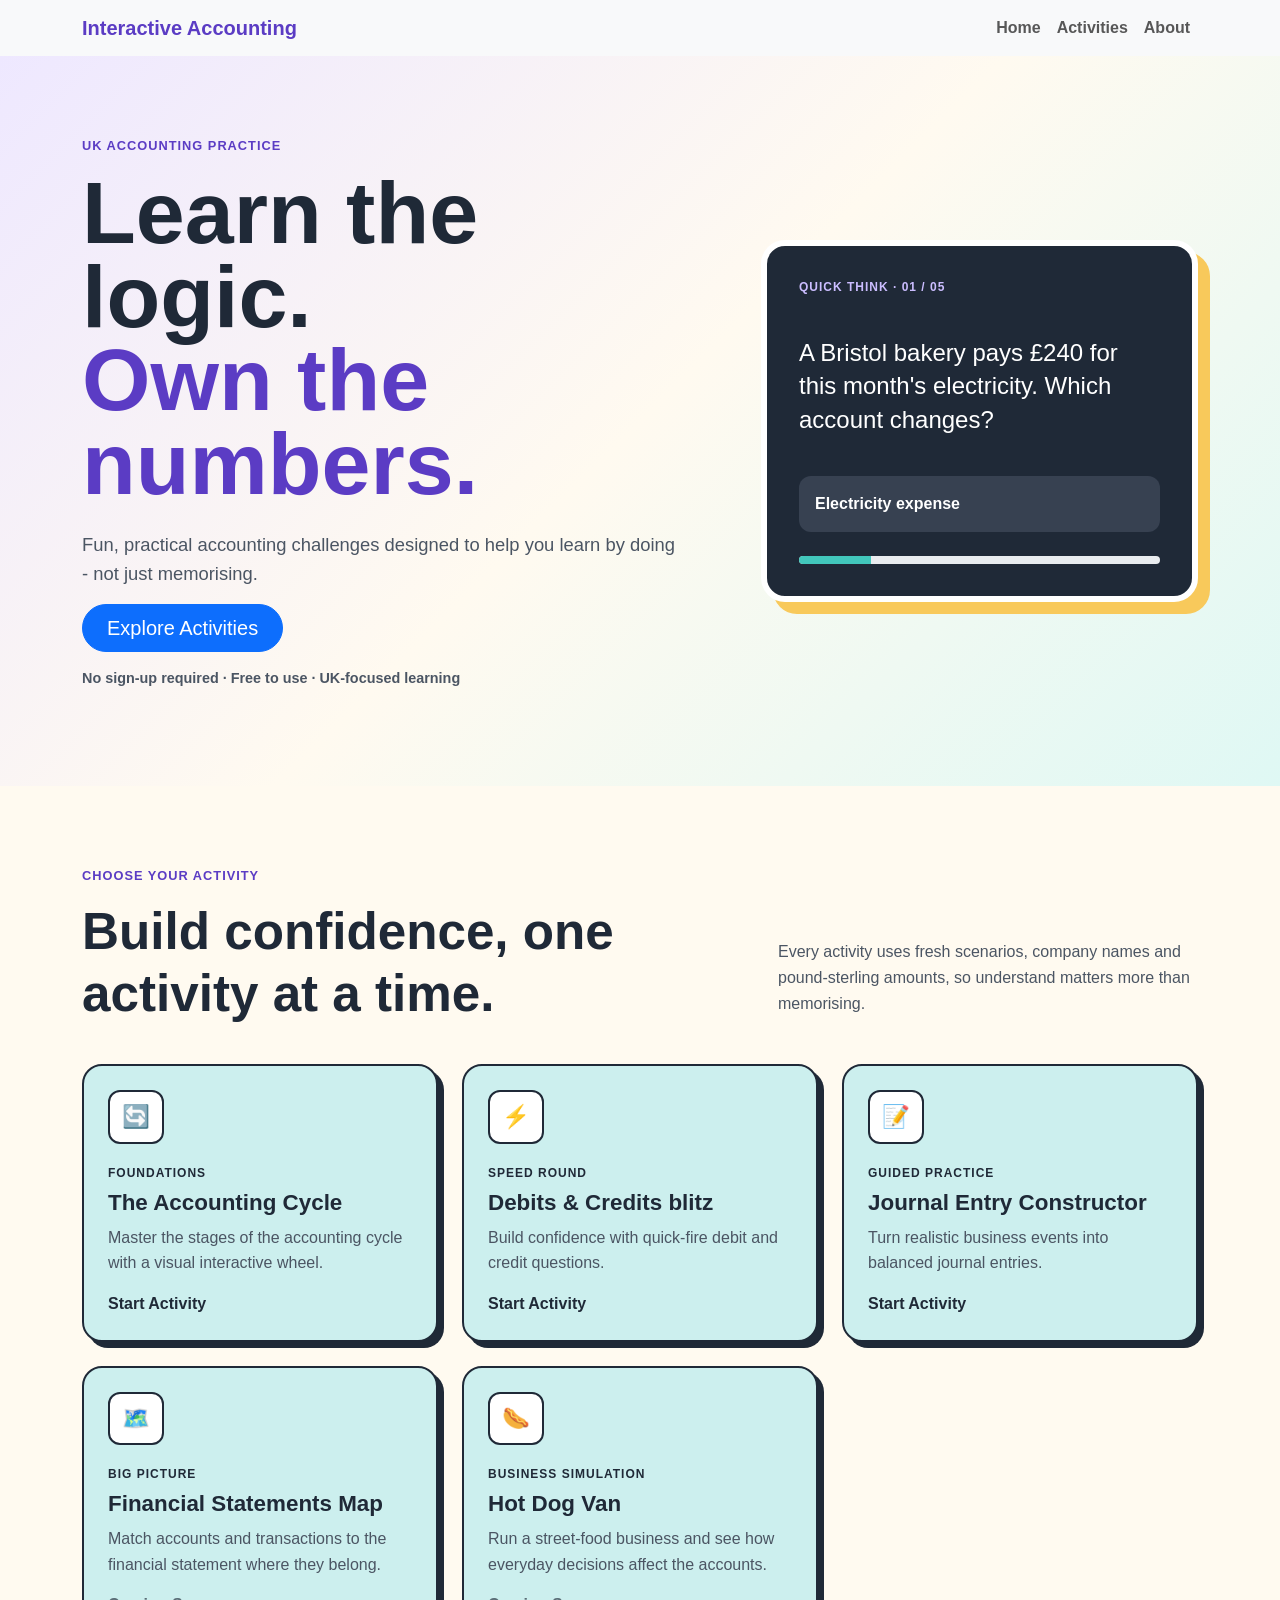
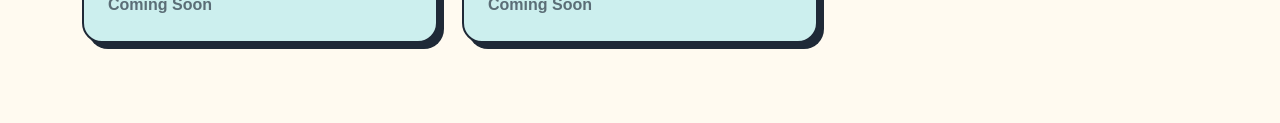
==== index.html @ 927d7b5c "Link from homepage (forgot to stage change)" ====
<!doctype html>
<html lang="en-GB">
  <head>
    <meta charset="UTF-8" />
    <meta name="viewport" content="width=device-width, initial-scale=1.0" />

    <title>Interactive Accounting</title>

    <!-- Bootstrap CSS -->
    <link
      href="https://cdn.jsdelivr.net/npm/bootstrap@5.3.8/dist/css/bootstrap.min.css"
      rel="stylesheet"
    />

    <!-- Custom CSS -->
    <link rel="stylesheet" href="css/styles.css" />
  </head>

  <body>
    <header>
      <nav class="navbar navbar-expand-md navbar-light bg-light">
        <div class="container">
          <a class="navbar-brand fw-bold" href="index.html">
            Interactive Accounting
          </a>

          <button
            class="navbar-toggler"
            type="button"
            data-bs-toggle="collapse"
            data-bs-target="#mainNavigation"
            aria-controls="mainNavigation"
            aria-expanded="false"
            aria-label="Open navigation"
          >
            <span class="navbar-toggler-icon"></span>
          </button>

          <div class="collapse navbar-collapse" id="mainNavigation">
            <ul class="navbar-nav ms-auto">
              <li class="nav-item">
                <a class="nav-link" href="index.html">Home</a>
              </li>
              <li class="nav-item">
                <a class="nav-link" href="#activities">Activities</a>
              </li>
              <li class="nav-item">
                <a class="nav-link" href="#about">About</a>
              </li>
            </ul>
          </div>
        </div>
      </nav>
    </header>

    <main id="home">
      <section class="hero-section">
        <div class="container">
          <div class="row align-items-center g-5">
            <div class="col-lg-7">
              <p class="hero-eyebrow">UK ACCOUNTING PRACTICE</p>

              <h1>
                Learn the logic.<br />
                <span>Own the numbers.</span>
              </h1>

              <p class="hero-text">
                Fun, practical accounting challenges designed to help you learn
                by doing - not just memorising.
              </p>

              <a
                class="btn btn-primary btn-lg rounded-pill px-4"
                href="#activities"
              >
                Explore Activities
              </a>

              <p class="hero-note">
                No sign-up required · Free to use · UK-focused learning
              </p>
            </div>

            <div class="col-lg-5">
              <div class="question-preview">
                <p class="preview-label">QUICK THINK · 01 / 05</p>

                <h2>
                  A Bristol bakery pays £240 for this month's electricity. Which
                  account changes?
                </h2>

                <div class="preview-answer">Electricity expense</div>

                <div
                  class="progress"
                  role="progressbar"
                  aria-label="Example activity progress"
                >
                  <div class="progress-bar" style="width: 20%"></div>
                </div>
              </div>
            </div>
          </div>
        </div>
      </section>

      <section class="activities-section" id="activities">
        <div class="container">
          <div class="section-heading">
            <div>
              <p class="hero-eyebrow">CHOOSE YOUR ACTIVITY</p>
              <h2>Build confidence, one activity at a time.</h2>
            </div>

            <p>
              Every activity uses fresh scenarios, company names and
              pound-sterling amounts, so understand matters more than
              memorising.
            </p>
          </div>

          <div class="row g-4">
            <div class="col-md-6 col-xl-4">
              <article class="activity-card cycle-card">
                <span class="activity-icon">🔄</span>
                <p class="activity-type">FOUNDATIONS</p>
                <h3>The Accounting Cycle</h3>
                <p>
                  Master the stages of the accounting cycle with a visual
                  interactive wheel.
                </p>
                <a
                  class="activity-link"
                  href="activities/accounting-cycle.html"
                >
                  Start Activity
                </a>
              </article>
            </div>

            <div class="col-md-6 col-xl-4">
              <article class="activity-card cycle-card">
                <span class="activity-icon">⚡</span>
                <p class="activity-type">SPEED ROUND</p>
                <h3>Debits &amp; Credits blitz</h3>
                <p>
                  Build confidence with quick-fire debit and credit questions.
                </p>
                <a class="activity-link" href="activities/debits-credits.html"
                  >Start Activity</a
                >
              </article>
            </div>

            <div class="col-md-6 col-xl-4">
              <article class="activity-card cycle-card">
                <span class="activity-icon">📝</span>
                <p class="activity-type">GUIDED PRACTICE</p>
                <h3>Journal Entry Constructor</h3>
                <p>
                  Turn realistic business events into balanced journal entries.
                </p>
                <a class="activity-link" href="activities/journal-entry.html"
                  >Start Activity</a
                >
              </article>
            </div>

            <div class="col-md-6 col-xl-4">
              <article class="activity-card cycle-card">
                <span class="activity-icon">🗺️</span>
                <p class="activity-type">BIG PICTURE</p>
                <h3>Financial Statements Map</h3>
                <p>
                  Match accounts and transactions to the financial statement
                  where they belong.
                </p>
                <button type="button" disabled>Coming Soon</button>
              </article>
            </div>

            <div class="col-md-6 col-xl-4">
              <article class="activity-card cycle-card">
                <span class="activity-icon">🌭</span>
                <p class="activity-type">BUSINESS SIMULATION</p>
                <h3>Hot Dog Van</h3>
                <p>
                  Run a street-food business and see how everyday decisions
                  affect the accounts.
                </p>
                <button type="button" disabled>Coming Soon</button>
              </article>
            </div>
          </div>
        </div>
      </section>
    </main>

    <!-- Bootstrap JavaScript -->
    <script src="https://cdn.jsdelivr.net/npm/bootstrap@5.3.8/dist/js/bootstrap.bundle.min.js"></script>

    <!-- Custom JavaScript -->
    <script src="js/app.js"></script>
  </body>
</html>
---- css/styles.css ----
* {
  box-sizing: border-box;
}

html,
body {
  max-width: 100%;
  margin: 0;
}

body {
    background-color: #fffaf0;
    color: #1f2937;
    font-family: Arial, sans-serif;
}

.navbar-brand {
    color: #5b3cc4;
}

.nav-link {
    font-weight: 600;
}

/* Hero Section */
.hero-section {
    padding: 80px 0;
    background: linear-gradient(135deg, #eee8ff, #fffaf0, #dff8f4);
    overflow: hidden;
}

.hero-eyebrow {
    color: #5b3cc4;
    font-size: 0.8rem;
    font-weight: 700;
    letter-spacing: 1px;
}

.hero-section h1 {
    font-size: clamp(3rem, 7vw, 5.5rem);
    font-weight: 800;
    line-height: 0.95;
    margin-bottom: 24px;
}

.hero-section h1 span {
    color: #5b3cc4;
}

.hero-text {
    color: #4b5563;
    font-size: 1.15rem;
    line-height: 1.6;
    max-width: 600px;
}

.hero-note {
    color: #4b5563;
    font-size: 0.9rem;
    font-weight: 600;
    margin-top: 16px;
}

.question-preview {
    background-color: #1f2937;
    border: 6px solid white;
    border-radius: 24px;
    box-shadow: 12px 12px 0 #f8c95b;
    color: white;
    padding: 32px;
}

.preview-label {
    color: #cbbdff;
    font-size: 0.75rem;
    font-weight: 700;
    letter-spacing: 1px;
}

.question-preview h2 {
    font-size: 1.5rem;
    line-height: 1.4;
    margin: 40px 0;
}

.preview-answer {
    background-color: #374151;
    border-radius: 12px;
    font-weight: 700;
    padding: 16px;
}

.question-preview .progress {
    height: 8px;
    margin-top: 24px;
}

.question-preview .progress-bar {
    background-color: #42c7bc;
}

/* Activities Section */
.activities-section {
    padding: 80px 0;
}

.section-heading {
    align-items: end;
    display: flex;
    gap: 32px;
    justify-content: space-between;
    margin-bottom: 32px;
}

.section-heading h2 {
    font-size: clamp(2rem, 4vw, 3.5rem);
    font-weight: 800;
}

.section-heading > p {
    color: #4b5563;
    line-height: 1.6;
    max-width: 420px;
}

.activity-card {
    border: 2px solid #1f2937;
    border-radius: 20px;
    box-shadow: 6px 6px 0 #1f2937;
    height: 100%;
    padding: 24px;
}

.activity-icon {
    background-color: white;
    border: 2px solid #1f2937;
    border-radius: 12px;
    display: inline-block;
    font-size: 1.4rem;
    padding: 8px 12px;
}

.activity-type {
    font-size: 0.75rem;
    font-weight: 700;
    letter-spacing: 1px;
    margin: 20px 0 8px;
}

.activity-card h3 {
    font-size: 1.4rem;
    font-weight: 800;
}

.activity-card > p:not(.activity-type) {
    color: #4b5563;
    line-height: 1.6;
}

.activity-card button {
  background: transparent;
  border: 0;
  color: #1f2937;
  font-weight: 700;
  padding: 0;
}

.activity-card button:disabled {
  cursor: not-allowed;
  opacity: 0.65;
}

.cycle-card {
  background-color: #ccefee;
}

.blitz-card {
  background-color: #ffe28a;
}

.journal-card {
  background-color: #f4d7ed;
}

.statements-card {
  background-color: #dfd6ff;
}

.hotdog-card {
  background-color: #ffcaa7;
}


/* Activity link Section */
.activity-link {
    color: #1f2937;
    font-weight: 700;
    text-decoration: none;
}

.activity-link:hover {
    color: #5b3cc4;
    text-decoration: underline;
}

.activity-page-main {
    min-height: calc(100vh - 72px);
    padding: 72px 0;
}

.back-link {
    color: #5b3cc4;
    font-weight: 700;
    text-decoration: none;
}

.back-link:hover {
    text-decoration: underline;
}

.game-intro {
    margin: 48px auto 0;
    max-width: 760px;
}

.game-intro h1 {
    font-size: clamp(2.5rem, 6vw, 4.5rem);
    font-weight: 800;
}

.game-intro > p {
    color: #4b5563;
    line-height: 1.6;
    font-size: 1.15rem;
}

.game-panel {
    background-color: #ffe28a;
    border: 2px solid #1f2937;
    border-radius: 20px;
    box-shadow: 6px 6px 0 #1f2937;
    margin-top: 32px;
    padding: 32px;
}

.game-status {
  display: flex;
  font-size: 0.75rem;
  font-weight: 700;
  justify-content: space-between;
  letter-spacing: 1px;
}

.question-prompt {
  margin: 32px 0 8px;
}

.question-amount {
  color: #4b5563;
  font-size: 1.1rem;
  font-weight: 700;
}

.answer-buttons {
  display: grid;
  gap: 16px;
  grid-template-columns: repeat(2, 1fr);
  margin-top: 28px;
}

.answer-button {
  background-color: white;
  border: 2px solid #1f2937;
  border-radius: 12px;
  color: #1f2937;
  font-size: 1.1rem;
  font-weight: 700;
  padding: 16px;
}

.answer-button:hover:not(:disabled) {
  background-color: #eee8ff;
}

.answer-button:disabled {
  cursor: not-allowed;
}

.correct-answer {
  background-color: #b7f0d2;
  border-color: #16834d;
}

.incorrect-answer {
  background-color: #ffd1d1;
  border-color: #bd2929;
}

.feedback-message {
  background-color: rgba(255, 255, 255, 0.6);
  border-radius: 12px;
  margin-top: 24px;
  padding: 20px;
}

.feedback-message p {
  font-weight: 600;
}

@media (max-width: 500px) {
  .answer-buttons {
    grid-template-columns: 1fr;
  }
}

.quiz-progress {
  height: 8px;
  margin-top: 16px;
}

.quiz-progress .progress-bar {
  background-color: #5b3cc4;
}

.result-screen {
  background-color: #eee8ff;
  border: 2px solid #1f2937;
  border-radius: 20px;
  box-shadow: 6px 6px 0 #1f2937;
  margin-top: 32px;
  padding: 40px;
  text-align: center;
}

.result-screen h2 {
  font-size: clamp(2rem, 5vw, 3.5rem);
  font-weight: 800;
}

.result-score {
  font-size: 2rem;
  font-weight: 800;
  margin-bottom: 0;
}

.result-percentage {
  color: #5b3cc4;
  font-size: 4rem;
  font-weight: 800;
  line-height: 1;
}

.result-screen .btn {
  margin: 8px 4px 0;
}

/* Accounting Cycle */
.cycle-panel {
  background-color: #ccefee;
}

.cycle-note {
  color: #5b3cc4;
  font-weight: 700;
  margin-bottom: 0;
}
.activity-page {
  min-height: 100dvh;
  overflow: hidden;
}

.activity-page .navbar {
  min-height: 72px;
}

.activity-page-main {
  height: calc(100dvh - 72px);
  overflow: hidden;
  padding: 0;
}

.cycle-workspace {
  align-items: center;
  display: grid;
  gap: clamp(20px, 3vw, 48px);
  grid-template-columns: minmax(210px, 0.85fr) minmax(380px, 1.3fr) minmax(230px, 0.9fr);
  height: 100%;
  margin: 0 auto;
  max-width: 1500px;
  padding: 24px clamp(20px, 4vw, 64px);
}

.tile-tray,
.step-detail-panel {
  background-color: #f4edff;
  border: 2px solid #1f2937;
  border-radius: 20px;
  box-shadow: 6px 6px 0 #1f2937;
  padding: clamp(18px, 2vw, 28px);
}

.workspace-heading h1 {
  font-size: clamp(1.8rem, 3vw, 2.6rem);
  font-weight: 800;
  margin-bottom: 8px;
}

.workspace-heading > p:last-child,
.step-detail-panel > p {
  color: #4b5563;
  line-height: 1.55;
}

.stage-tiles {
  display: grid;
  gap: 10px;
  grid-template-columns: repeat(2, 1fr);
  margin-top: 20px;
}

.stage-tile {
  background-color: white;
  border: 2px solid #1f2937;
  border-radius: 12px;
  min-height: 92px;
  padding: 12px;
}

.stage-tile span {
  color: #5b3cc4;
  font-size: 0.75rem;
  font-weight: 800;
  letter-spacing: 1px;
}

.stage-tile h2 {
  font-size: clamp(0.75rem, 1.2vw, 0.95rem);
  font-weight: 800;
  line-height: 1.25;
  margin: 6px 0 0;
}

.wheel-area {
  text-align: center;
}

.accounting-wheel {
  margin: 0 auto;
  max-width: min(58vh, 580px);
  width: 100%;
}

.accounting-wheel svg {
  display: block;
  overflow: visible;
  width: 100%;
}

.wheel-segment {
  fill: none;
  stroke: #dce4ef;
  stroke-width: 120;
}

.wheel-labels text {
  fill: #1f2937;
  font-size: 24px;
  font-weight: 800;
  text-anchor: middle;
}

.wheel-core {
  fill: #1f2937;
}

.wheel-core-step,
.wheel-core-number {
  fill: white;
  font-weight: 800;
  text-anchor: middle;
}

.wheel-core-step {
  font-size: 24px;
  letter-spacing: 2px;
}

.wheel-core-number {
  fill: #ffe28a;
  font-size: 34px;
}

.wheel-instruction {
  color: #4b5563;
  font-weight: 700;
  margin: 12px 0 0;
}

.step-detail-panel {
  background-color: #fffaf0;
}

.detail-step-number {
  align-items: center;
  background-color: #5b3cc4;
  border-radius: 50%;
  color: white;
  display: flex;
  font-size: 1.25rem;
  font-weight: 800;
  height: 48px;
  justify-content: center;
  margin-bottom: 20px;
  width: 48px;
}

.step-detail-panel h2 {
  font-size: clamp(1.5rem, 2.3vw, 2.25rem);
  font-weight: 800;
}

.step-detail-panel h3 {
  font-size: 1rem;
  font-weight: 800;
  margin-top: 28px;
}

.detail-output {
  background-color: #d6f4ed;
  border-radius: 12px;
  margin-top: 24px;
  padding: 14px;
}

.detail-output span {
  display: block;
  font-size: 0.7rem;
  font-weight: 800;
  letter-spacing: 1px;
  margin-bottom: 4px;
}

.detail-output strong {
  font-size: 0.9rem;
}

@media (max-width: 1100px) {
  .cycle-workspace {
    gap: 20px;
    grid-template-columns: minmax(190px, 0.8fr) minmax(320px, 1.2fr) minmax(210px, 0.85fr);
    padding: 20px;
  }

  .stage-tile {
    min-height: 78px;
  }
}

#wheel-segments-layer,
#wheel-labels-layer {
  transition: transform 0.65s ease;
}

.stage-tiles {
  grid-template-columns: repeat(2, minmax(0, 1fr));
}

.stage-tile {
  min-width: 0;
  overflow-wrap: anywhere;
}

.cycle-workspace {
  align-items: stretch;
}

.tile-tray,
.step-detail-panel,
.wheel-area {
  min-height: 0;
}

.wheel-area {
  align-items: center;
  display: flex;
  flex-direction: column;
  justify-content: center;
}

.step-detail-panel {
  display: flex;
  flex-direction: column;
}

.cycle-feedback {
  margin-top: auto;
}

.wheel-segment {
  cursor: not-allowed;
  transition: stroke 0.25s ease, stroke-width 0.25s ease;
}

.wheel-segment.active-wedge {
  cursor: copy;
  stroke: #e5d7ff;
  stroke-width: 128;
}

.wheel-segment.completed-wedge {
  cursor: pointer;
}

.wheel-labels {
  pointer-events: none;
}

.wheel-labels text {
  transition: fill 0.25s ease, font-size 0.25s ease;
}

.wheel-labels .completed-label {
  font-size: 15px;
}

.stage-tile {
  cursor: grab;
  transition: background-color 0.2s ease, transform 0.2s ease;
}

.stage-tile:hover,
.stage-tile:focus-visible {
  background-color: #fff3cf;
  outline: 3px solid #5b3cc4;
  outline-offset: 2px;
  transform: translateY(-2px);
}

.stage-tile.selected-tile {
  background-color: #ffe28a;
  border-color: #5b3cc4;
  box-shadow: 3px 3px 0 #5b3cc4;
}

.stage-tile.dragging-tile {
  opacity: 0.45;
}

.flash-correct {
  animation: correctFlash 0.7s ease;
}

.flash-incorrect {
  animation: incorrectFlash 0.7s ease;
}

.cycle-feedback {
  border-top: 2px solid rgba(31, 41, 55, 0.15);
  font-weight: 700;
  margin: 24px 0 0;
  padding-top: 20px;
}

@keyframes correctFlash {
  0%,
  100% {
    fill: #1f2937;
  }

  40% {
    fill: #1d9b59;
  }
}

@keyframes incorrectFlash {
  0%,
  100% {
    fill: #1f2937;
  }

  40% {
    fill: #f4bd35;
  }
}

/* Responsive Design */

@media (max-width: 767px) {
  .section-heading {
    align-items: start;
    flex-direction: column;
    gap: 8px;
  }
}

/* Accounting Cycle rebuild */
.cycle-game {
  align-items: stretch;
  display: grid;
  gap: clamp(20px, 3vw, 44px);
  grid-template-columns: minmax(230px, 0.9fr) minmax(420px, 1.35fr) minmax(250px, 0.95fr);
  height: 100%;
  margin: 0 auto;
  max-width: 1500px;
  padding: 24px clamp(24px, 4vw, 64px);
}

.cycle-tile-tray,
.cycle-details {
  background: #fffaf0;
  border: 2px solid #1f2937;
  border-radius: 20px;
  box-shadow: 6px 6px 0 #1f2937;
  min-height: 0;
  padding: clamp(18px, 2vw, 28px);
}

.cycle-tile-tray {
  background: #f4edff;
}

.cycle-tile-tray h1 {
  font-size: clamp(2rem, 3vw, 3rem);
  font-weight: 800;
  line-height: 1;
  margin-bottom: 12px;
}

.cycle-help,
.cycle-details > p {
  color: #4b5563;
  line-height: 1.5;
}

.cycle-tiles {
  display: grid;
  gap: 10px;
  grid-template-columns: repeat(2, minmax(0, 1fr));
  margin-top: 22px;
}

.cycle-tile {
  background: white;
  border: 2px solid #1f2937;
  border-radius: 12px;
  color: #1f2937;
  cursor: grab;
  font-size: clamp(0.78rem, 1.25vw, 0.98rem);
  font-weight: 800;
  min-height: 78px;
  overflow-wrap: anywhere;
  padding: 12px;
  text-align: left;
}

.cycle-tile:hover,
.cycle-tile:focus-visible,
.cycle-tile.is-selected {
  background: #fff1bd;
  border-color: #5b3cc4;
  outline: 3px solid #5b3cc4;
  outline-offset: 2px;
}

.cycle-wheel-section {
  align-items: center;
  display: flex;
  flex-direction: column;
  justify-content: center;
  min-height: 0;
}

.cycle-wheel {
  aspect-ratio: 1;
  max-height: min(62vh, 580px);
  max-width: min(62vh, 580px);
  position: relative;
  width: 100%;
}

.cycle-wheel-rotor {
  height: 100%;
  position: absolute;
  transition: transform 0.6s ease;
  width: 100%;
}

.cycle-wheel-ring {
  background: repeating-conic-gradient(from -22.5deg, #e5ebf5 0deg 42.5deg, #fffaf0 42.5deg 45deg);
  border-radius: 50%;
  inset: 0;
  -webkit-mask: radial-gradient(circle, transparent 0 31%, #000 32%);
  mask: radial-gradient(circle, transparent 0 31%, #000 32%);
  position: absolute;
}

.wheel-dropzone {
  align-items: center;
  background: transparent;
  border: 0;
  border-radius: 12px;
  color: #1f2937;
  cursor: not-allowed;
  display: flex;
  font-size: clamp(1rem, 2.5vw, 1.8rem);
  font-weight: 900;
  height: 14%;
  justify-content: center;
  position: absolute;
  width: 24%;
}

.wheel-dropzone.is-active {
  background: rgba(91, 60, 196, 0.18);
  border: 3px dashed #5b3cc4;
  cursor: copy;
}

.wheel-dropzone.is-complete {
  background: rgba(91, 60, 196, 0.18);
  cursor: pointer;
}

/* Real wedge layers: colour fills the wedge, rather than a rectangular card. */
.wheel-dropzone {
  border: 0;
  border-radius: 0;
  height: 100%;
  inset: 0;
  padding: 0;
  width: 100%;
}

.wheel-dropzone.is-active {
  background: transparent;
  border: 0;
}

.wheel-dropzone.is-complete {
  background: var(--placed-colour);
  clip-path: polygon(50% 50%, 30.87% 3.8%, 69.13% 3.8%);
}

.slot-1 { transform: rotate(0deg); }
.slot-2 { transform: rotate(45deg); }
.slot-3 { transform: rotate(90deg); }
.slot-4 { transform: rotate(135deg); }
.slot-5 { transform: rotate(180deg); }
.slot-6 { transform: rotate(225deg); }
.slot-7 { transform: rotate(270deg); }
.slot-8 { transform: rotate(315deg); }

.active-wedge-guide {
  height: 100%;
  inset: 0;
  pointer-events: none;
  position: absolute;
  width: 100%;
  z-index: 2;
}

.active-wedge-guide path {
  fill: rgba(91, 60, 196, 0.06);
  stroke: #5b3cc4;
  stroke-dasharray: 9 8;
  stroke-linejoin: round;
  stroke-width: 5;
}

.slot-1 { left: 38%; top: 3%; }
.slot-2 { left: 64%; top: 13%; }
.slot-3 { left: 76%; top: 43%; }
.slot-4 { left: 64%; top: 73%; }
.slot-5 { left: 38%; top: 83%; }
.slot-6 { left: 12%; top: 73%; }
.slot-7 { left: 0; top: 43%; }
.slot-8 { left: 12%; top: 13%; }

.cycle-counter {
  align-items: center;
  background: #1f2937;
  border: 7px solid #fffaf0;
  border-radius: 50%;
  color: white;
  display: flex;
  flex-direction: column;
  height: 38%;
  justify-content: center;
  left: 31%;
  position: absolute;
  top: 31%;
  width: 38%;
  z-index: 1;
}

.cycle-counter span,
.cycle-counter small {
  font-size: clamp(0.6rem, 1.4vw, 0.85rem);
  font-weight: 800;
  letter-spacing: 0.12em;
}

.cycle-counter strong {
  color: #ffe28a;
  font-size: clamp(2.6rem, 7vw, 5rem);
  line-height: 1;
}

.cycle-status {
  color: #4b5563;
  font-weight: 800;
  margin: 16px 0 0;
  text-align: center;
}

.cycle-status.is-correct,
.cycle-status.is-complete {
  color: #16794a;
}

.cycle-status.is-incorrect {
  color: #a45100;
}

.cycle-details {
  display: flex;
  flex-direction: column;
}

.detail-number {
  align-items: center;
  background: #5b3cc4;
  border-radius: 50%;
  color: white;
  display: flex;
  font-size: 1.2rem;
  font-weight: 900;
  height: 48px;
  justify-content: center;
  margin-bottom: 18px;
  width: 48px;
}

.cycle-details h2 {
  font-size: clamp(1.5rem, 2.4vw, 2.2rem);
  font-weight: 800;
}

.cycle-details h3 {
  font-size: 1rem;
  font-weight: 800;
  margin-top: 24px;
}

.cycle-details .detail-output {
  background: #d6f4ed;
  border-radius: 12px;
  margin-top: auto;
  padding: 14px;
}

.cycle-details .detail-output span {
  display: block;
  font-size: 0.7rem;
  font-weight: 900;
  letter-spacing: 0.12em;
  margin-bottom: 4px;
}

@media (max-width: 1150px) {
  .cycle-game {
    gap: 20px;
    grid-template-columns: minmax(210px, 0.9fr) minmax(350px, 1.25fr) minmax(220px, 0.9fr);
    padding: 20px;
  }

  .cycle-tile {
    min-height: 68px;
  }
}

/* Accounting Cycle information explorer */
.cycle-explorer {
  background: radial-gradient(circle at 20% 10%, #eee9ff 0, transparent 25%), #f8f9fc;
  height: 100%;
  overflow: hidden;
  padding: clamp(20px, 3vw, 42px);
}

.cycle-explorer-heading {
  margin: 0 0 18px;
  max-width: 500px;
  text-align: left;
}

.cycle-explorer-heading h1 {
  font-size: clamp(2rem, 3.7vw, 3.35rem);
  font-weight: 800;
  letter-spacing: -0.04em;
  margin-bottom: 8px;
}

.cycle-explorer-heading > p:last-child {
  color: #59627b;
  font-size: 1rem;
  margin: 0;
  max-width: 500px;
}

.cycle-explorer-layout {
  align-items: stretch;
  display: grid;
  gap: clamp(28px, 4vw, 64px);
  grid-template-columns: minmax(360px, 0.9fr) minmax(360px, 1.1fr);
  margin: 0 auto;
  max-width: 1240px;
}

.cycle-wheel-panel {
  align-self: start;
}

.cycle-wheel-frame {
  margin: 0 auto;
  max-width: min(46vh, 460px);
  position: relative;
}

.cycle-wheel-frame svg {
  display: block;
  overflow: visible;
  width: 100%;
}

#cycle-wheel-segments {
  transition: transform 0.55s cubic-bezier(0.22, 1, 0.36, 1);
}

.explorer-wheel-stage {
  cursor: pointer;
  outline: none;
}

.explorer-wheel-wedge {
  fill: #e1e7f1;
  stroke: #f8f9fc;
  stroke-width: 5;
  transition: fill 0.25s ease, filter 0.25s ease;
}

.explorer-wheel-stage:hover .explorer-wheel-wedge,
.explorer-wheel-stage:focus .explorer-wheel-wedge {
  fill: #d2caf8;
}

.explorer-wheel-stage.is-current .explorer-wheel-wedge {
  fill: #6b4ee8;
  filter: drop-shadow(0 8px 10px rgba(91, 60, 196, 0.32));
}

.explorer-wheel-stage.is-explored .explorer-wheel-wedge {
  fill: #dff8f4;
}

.explorer-wheel-stage.is-explored:hover .explorer-wheel-wedge,
.explorer-wheel-stage.is-explored:focus .explorer-wheel-wedge {
  fill: #c7eee8;
}

.explorer-wheel-label {
  pointer-events: none;
}

.explorer-wheel-icon,
.explorer-wheel-text {
  fill: #44506a;
  font-weight: 800;
  text-anchor: middle;
}

.explorer-wheel-icon {
  font-size: 25px;
}

.explorer-wheel-text {
  font-family: Nunito, sans-serif;
  font-size: 11px;
  letter-spacing: 0.08em;
}

.explorer-wheel-stage.is-current .explorer-wheel-icon,
.explorer-wheel-stage.is-current .explorer-wheel-text {
  fill: white;
}

.explorer-wheel-core {
  fill: #1f2937;
  stroke: #f8f9fc;
  stroke-width: 8;
}

.explorer-wheel-core-label,
.explorer-wheel-core-total {
  fill: #d7ddec;
  font-family: Nunito, sans-serif;
  font-size: 13px;
  font-weight: 800;
  letter-spacing: 0.13em;
  text-anchor: middle;
}

.explorer-wheel-core-number {
  fill: #ffe28a;
  font-family: "Space Grotesk", sans-serif;
  font-size: 60px;
  font-weight: 700;
  text-anchor: middle;
}

.cycle-active-indicator line {
  stroke: #d84141;
  stroke-linecap: round;
  stroke-width: 5;
}

#active-stage-arrowhead {
  fill: #d84141;
}

.cycle-wheel-controls {
  align-items: center;
  display: grid;
  gap: 14px;
  grid-template-columns: 48px 1fr 48px;
  height: 76px;
  margin: 18px auto 0;
  max-width: 430px;
}

.cycle-wheel-controls > div {
  align-self: stretch;
  display: flex;
  flex-direction: column;
  justify-content: center;
  min-width: 0;
}

.cycle-wheel-controls p {
  color: #59627b;
  font-size: 0.85rem;
  font-weight: 800;
  margin: 0 0 3px;
}

.cycle-wheel-controls strong {
  font-size: 1rem;
}

.cycle-arrow {
  align-items: center;
  background: white;
  border: 2px solid #1f2937;
  border-radius: 50%;
  color: #1f2937;
  display: flex;
  height: 44px;
  justify-content: center;
  transition: background-color 0.2s ease, color 0.2s ease, transform 0.2s ease;
  width: 44px;
}

.cycle-arrow:hover:not(:disabled) {
  background: #6b4ee8;
  color: white;
  transform: translateX(-2px);
}

.cycle-arrow-next:hover:not(:disabled) {
  transform: translateX(2px);
}

.cycle-arrow:disabled {
  cursor: not-allowed;
  opacity: 0.35;
}

.cycle-info-panel {
  background: white;
  border: 2px solid #1f2937;
  border-radius: 24px;
  box-shadow: 8px 8px 0 #1f2937;
  min-height: 0;
  padding: clamp(26px, 4vw, 42px);
}

.info-stage-tag {
  align-items: center;
  background: #eee9ff;
  border-radius: 999px;
  color: #5b3cc4;
  display: inline-flex;
  font-size: 0.85rem;
  font-weight: 900;
  gap: 8px;
  padding: 9px 14px;
}

.cycle-info-panel h2 {
  font-size: clamp(2rem, 4vw, 3rem);
  font-weight: 800;
  letter-spacing: -0.035em;
  line-height: 1.05;
  margin: 24px 0;
}

.info-section {
  margin-top: 24px;
}

.info-section h3 {
  color: #1f2937;
  font-size: 0.95rem;
  font-weight: 900;
  letter-spacing: 0.04em;
  margin-bottom: 10px;
  text-transform: uppercase;
}

.info-section h3 i {
  color: #6b4ee8;
  margin-right: 7px;
}

.info-section p {
  color: #4f5b74;
  line-height: 1.65;
  margin: 0;
}

.info-summary {
  background: #f5f2ff;
  border-left: 5px solid #6b4ee8;
  border-radius: 12px;
  padding: 18px;
}

.info-summary h3 {
  color: #5b3cc4;
}

.info-output {
  background: #dff6ef;
  border-radius: 12px;
  padding: 16px;
}

.info-output span {
  color: #23705a;
  display: block;
  font-size: 0.7rem;
  font-weight: 900;
  letter-spacing: 0.12em;
  margin-bottom: 4px;
}

.info-output strong {
  color: #1f2937;
}

@media (max-width: 850px) {
  .activity-page {
    overflow: auto;
  }

  .activity-page-main {
    height: auto;
    overflow: visible;
  }

  .cycle-explorer {
    height: auto;
    overflow: visible;
  }

  .cycle-explorer-layout {
    grid-template-columns: 1fr;
  }

  .cycle-explorer-heading {
    max-width: 650px;
  }

  .cycle-info-panel {
    min-height: 0;
  }
}

/* Cycle placement feedback and randomly coloured tiles */
.cycle-tile {
  background: var(--tile-colour, white);
}

.cycle-tile:hover,
.cycle-tile:focus-visible,
.cycle-tile.is-selected {
  background: var(--tile-colour, #fff1bd);
  box-shadow: 4px 4px 0 #5b3cc4;
}

.wheel-dropzone.is-complete {
  align-items: center;
  background: var(--placed-colour);
  border: 0;
  display: flex;
  justify-content: center;
}

.placed-wedge-content {
  align-items: center;
  display: flex;
  flex-direction: column;
  font-size: clamp(0.58rem, 1.35vw, 0.84rem);
  font-weight: 900;
  gap: 4px;
  line-height: 1;
  left: 50%;
  position: absolute;
  text-align: center;
  top: 20%;
  transform-origin: center;
}

.placed-wedge-content i {
  font-size: clamp(1rem, 2vw, 1.5rem);
}

.cycle-counter.flash-correct {
  animation: counterCorrect 0.85s ease;
}

.cycle-counter.flash-incorrect {
  animation: counterIncorrect 0.85s ease;
}

.detail-navigation {
  align-items: center;
  border-top: 2px solid rgba(31, 41, 55, 0.15);
  display: flex;
  gap: 8px;
  justify-content: space-between;
  margin-top: 22px;
  padding-top: 18px;
}

.detail-navigation span {
  color: #4b5563;
  font-size: 0.78rem;
  font-weight: 800;
  text-align: center;
}

@keyframes counterCorrect {
  0%, 100% { background: #1f2937; box-shadow: none; }
  35% { background: #147a4a; box-shadow: 0 0 0 14px rgba(20, 122, 74, 0.25); }
}

@keyframes counterIncorrect {
  0%, 100% { background: #1f2937; box-shadow: none; }
  35% { background: #c43d43; box-shadow: 0 0 0 14px rgba(196, 61, 67, 0.25); }
}


/* Journal Entry Constructor */
.journal-transaction,
.journal-builder {
  border: 2px solid #1f2937;
  border-radius: 20px;
  padding: clamp(20px, 3vw, 32px);
}

.journal-transaction {
  background-color: #dff8f4;
}

.journal-builder {
  background-color: white;
  box-shadow: 6px 6px 0 #1f2937;
}

.journal-transaction h2,
.journal-builder h2 {
  font-size: 1.4rem;
  font-weight: 800;
}

.journal-totals {
  background-color: #f4edff;
  border-radius: 12px;
  margin-bottom: 20px;
  padding: 16px;
}

.journal-totals p {
  margin-bottom: 6px;
}

.journal-totals .is-balanced {
  color: #146c43;
  font-weight: 700;
}

.journal-totals .is-unbalanced {
  color: #a12622;
  font-weight: 700;
}
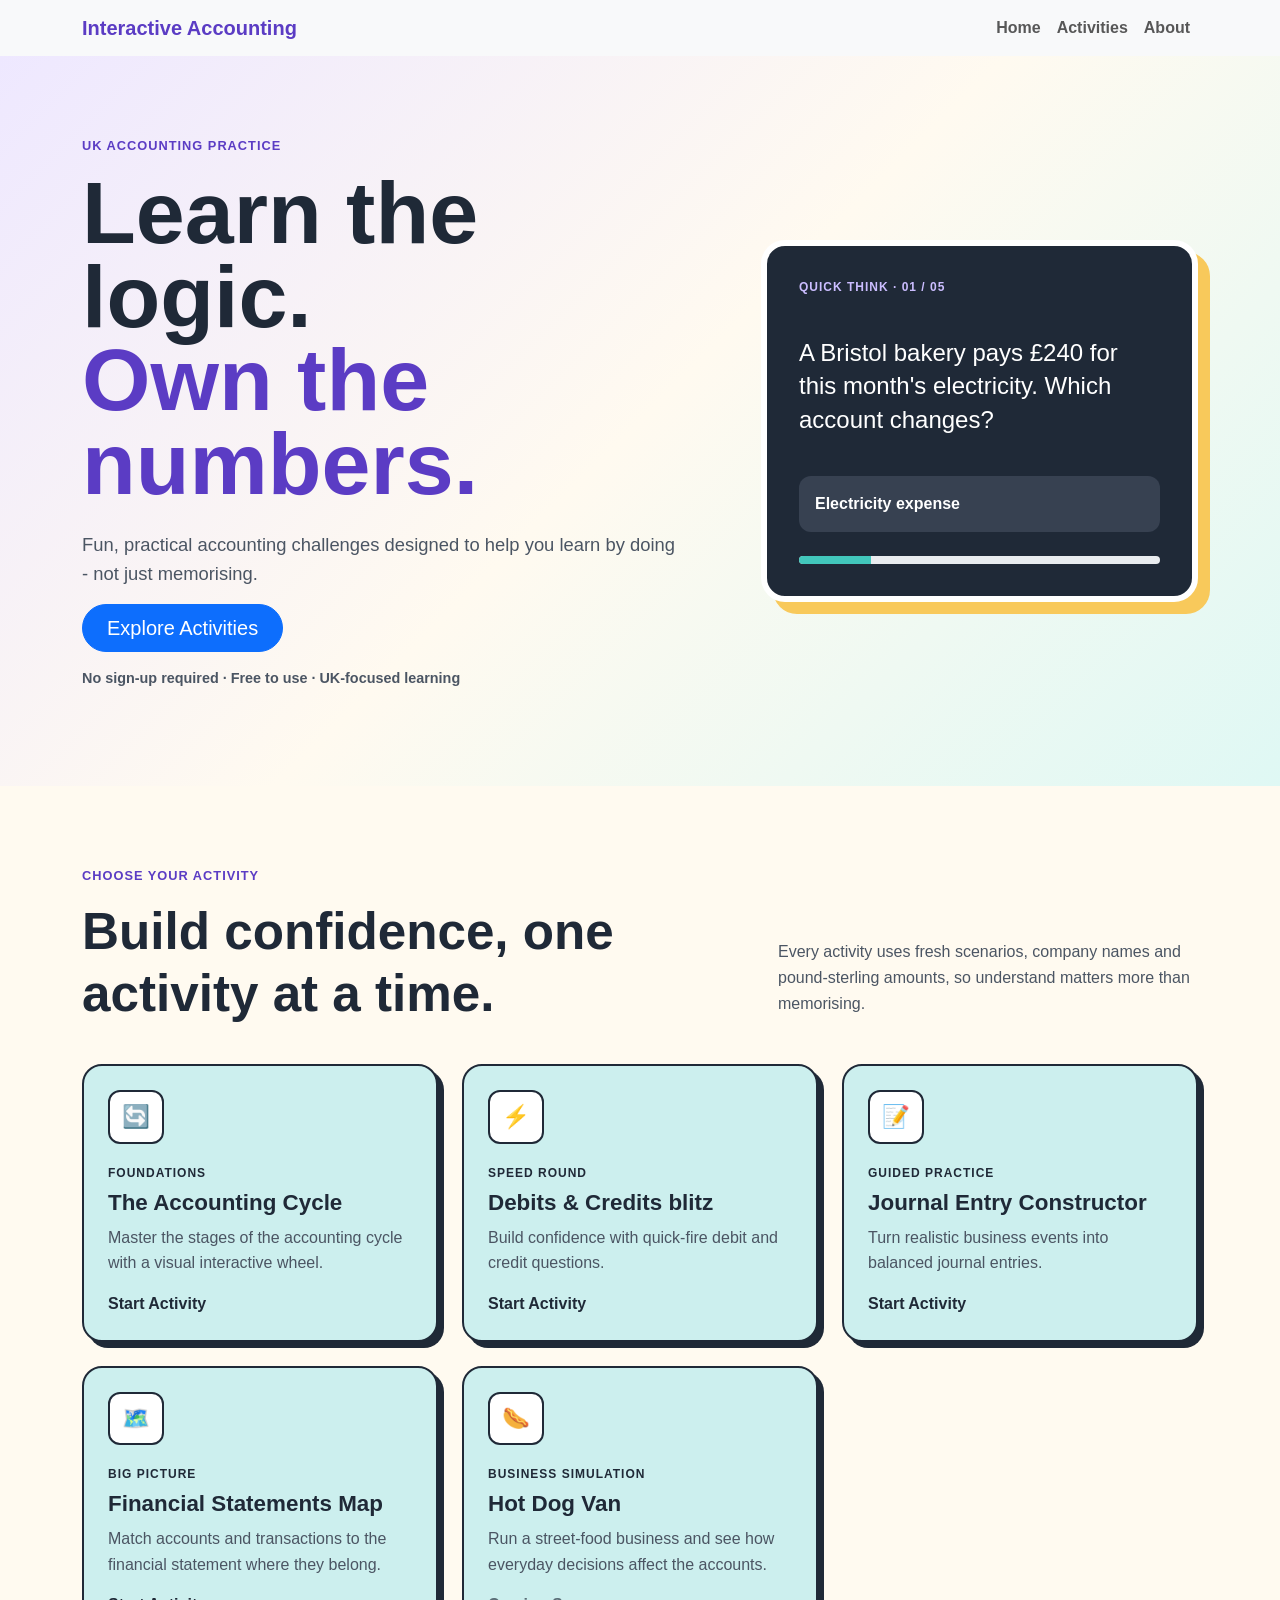
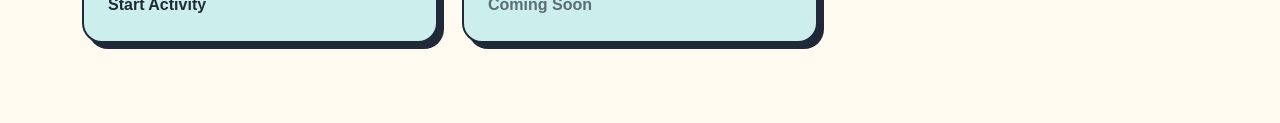
==== commit 7c8c5947: "Add selectable accounts to Financial statements map + link page to the homepage via activities" ====
--- a/index.html
+++ b/index.html
@@ -177,7 +177,11 @@
                   Match accounts and transactions to the financial statement
                   where they belong.
                 </p>
-                <button type="button" disabled>Coming Soon</button>
+                <a
+                  class="activity-link"
+                  href="activities/financial-statements.html"
+                  >Start Activity</a
+                >
               </article>
             </div>
 
--- a/css/styles.css
+++ b/css/styles.css
@@ -1371,6 +1371,40 @@
 
 
 /* Journal Entry Constructor */
+.journal-page .journal-transaction {
+  display: grid;
+  grid-template-columns: minmax(200px, 260px) minmax(0, 1fr);
+  align-items: center;
+  gap: 16px 24px;
+}
+
+.journal-topic,
+.journal-scenario {
+  min-width: 0;
+}
+
+.journal-scenario {
+  align-self: stretch;
+  border-left: 1px solid #1f2937;
+  padding-left: 24px;
+  display: flex;
+  flex-direction: column;
+  justify-content: center;
+}
+
+@media (max-width: 767px) {
+  .journal-page .journal-transaction {
+    grid-template-columns: 1fr;
+  }
+
+  .journal-scenario {
+    border-left: 0;
+    border-top: 1px solid #1f2937;
+    padding-left: 0;
+    padding-top: 16px;
+  }
+}
+
 .journal-transaction,
 .journal-builder {
   border: 2px solid #1f2937;
@@ -1412,4 +1446,150 @@
 .journal-totals .is-unbalanced {
   color: #a12622;
   font-weight: 700;
+}
+
+/* Keep journal feedback within reach on desktop screens. */
+.journal-page .journal-transaction,
+.journal-page .journal-builder {
+  padding: 18px 24px;
+}
+
+.journal-page > header > p:last-child,
+.journal-page #entry-help {
+  margin-bottom: 12px;
+}
+
+.journal-page .hero-eyebrow {
+  margin-bottom: 8px;
+}
+
+.journal-page .table {
+  margin-bottom: 8px;
+}
+
+.journal-page .table caption {
+  padding-block: 4px;
+}
+
+.journal-page .journal-totals {
+  display: flex;
+  flex-wrap: wrap;
+  column-gap: 28px;
+  row-gap: 4px;
+  margin-bottom: 12px;
+  padding: 12px 16px;
+}
+
+.journal-page .journal-totals p {
+  margin-bottom: 0;
+}
+
+.journal-page #balance-status {
+  flex-basis: 100%;
+}
+
+.journal-page #journal-feedback {
+  padding: 12px 16px;
+}
+
+@media (max-width: 575px) {
+  .journal-page .journal-transaction,
+  .journal-page .journal-builder {
+    padding: 16px;
+  }
+}
+
+
+/* Financial Statements Map */
+.statements-layout {
+  display: grid;
+  grid-template-columns: minmax(0, 0.8fr) minmax(0, 1.2fr);
+  gap: 24px;
+}
+
+.statements-panel {
+  border: 2px solid #1f2937;
+  border-radius: 20px;
+  min-width: 0;
+  padding: clamp(18px, 2.5vw, 28px);
+}
+
+.statements-accounts {
+  background-color: #eee8ff;
+}
+
+.statements-detail {
+  background-color: white;
+  box-shadow: 6px 6px 0 #1f2937;
+}
+
+.statements-panel h2 {
+  font-size: 1.5rem;
+  font-weight: 800;
+}
+
+.statement-destination {
+  background-color: #dff8f4;
+  border-radius: 12px;
+  margin-top: 16px;
+  padding: 16px;
+}
+
+.statement-destination h3 {
+  font-size: 1.1rem;
+  font-weight: 700;
+}
+
+.statement-destination p {
+  margin-bottom: 0;
+}
+
+@media (max-width: 767px) {
+  .statements-layout {
+    grid-template-columns: 1fr;
+  }
+}
+
+#statement-account-list {
+  display: grid;
+  gap: 10px;
+}
+
+.statement-account-button {
+  background-color: white;
+  border: 2px solid #1f2937;
+  border-radius: 12px;
+  color: #1f2937;
+  font: inherit;
+  font-weight: 700;
+  padding: 12px 16px;
+  text-align: left;
+}
+
+.statement-account-button:hover {
+  background-color: #f4edff;
+}
+
+.statement-account-button.is-selected {
+  background-color: #5b3cc4;
+  color: white;
+}
+
+.statement-account-button:focus-visible {
+  outline: 3px solid #5b3cc4;
+  outline-offset: 3px;
+}
+
+.statement-account-info {
+  border-left: 4px solid #5b3cc4;
+  margin-block: 16px;
+  padding-left: 16px;
+}
+
+.statement-destination {
+  border: 2px solid transparent;
+}
+
+.statement-destination.is-highlighted {
+  border-color: #5b3cc4;
 }
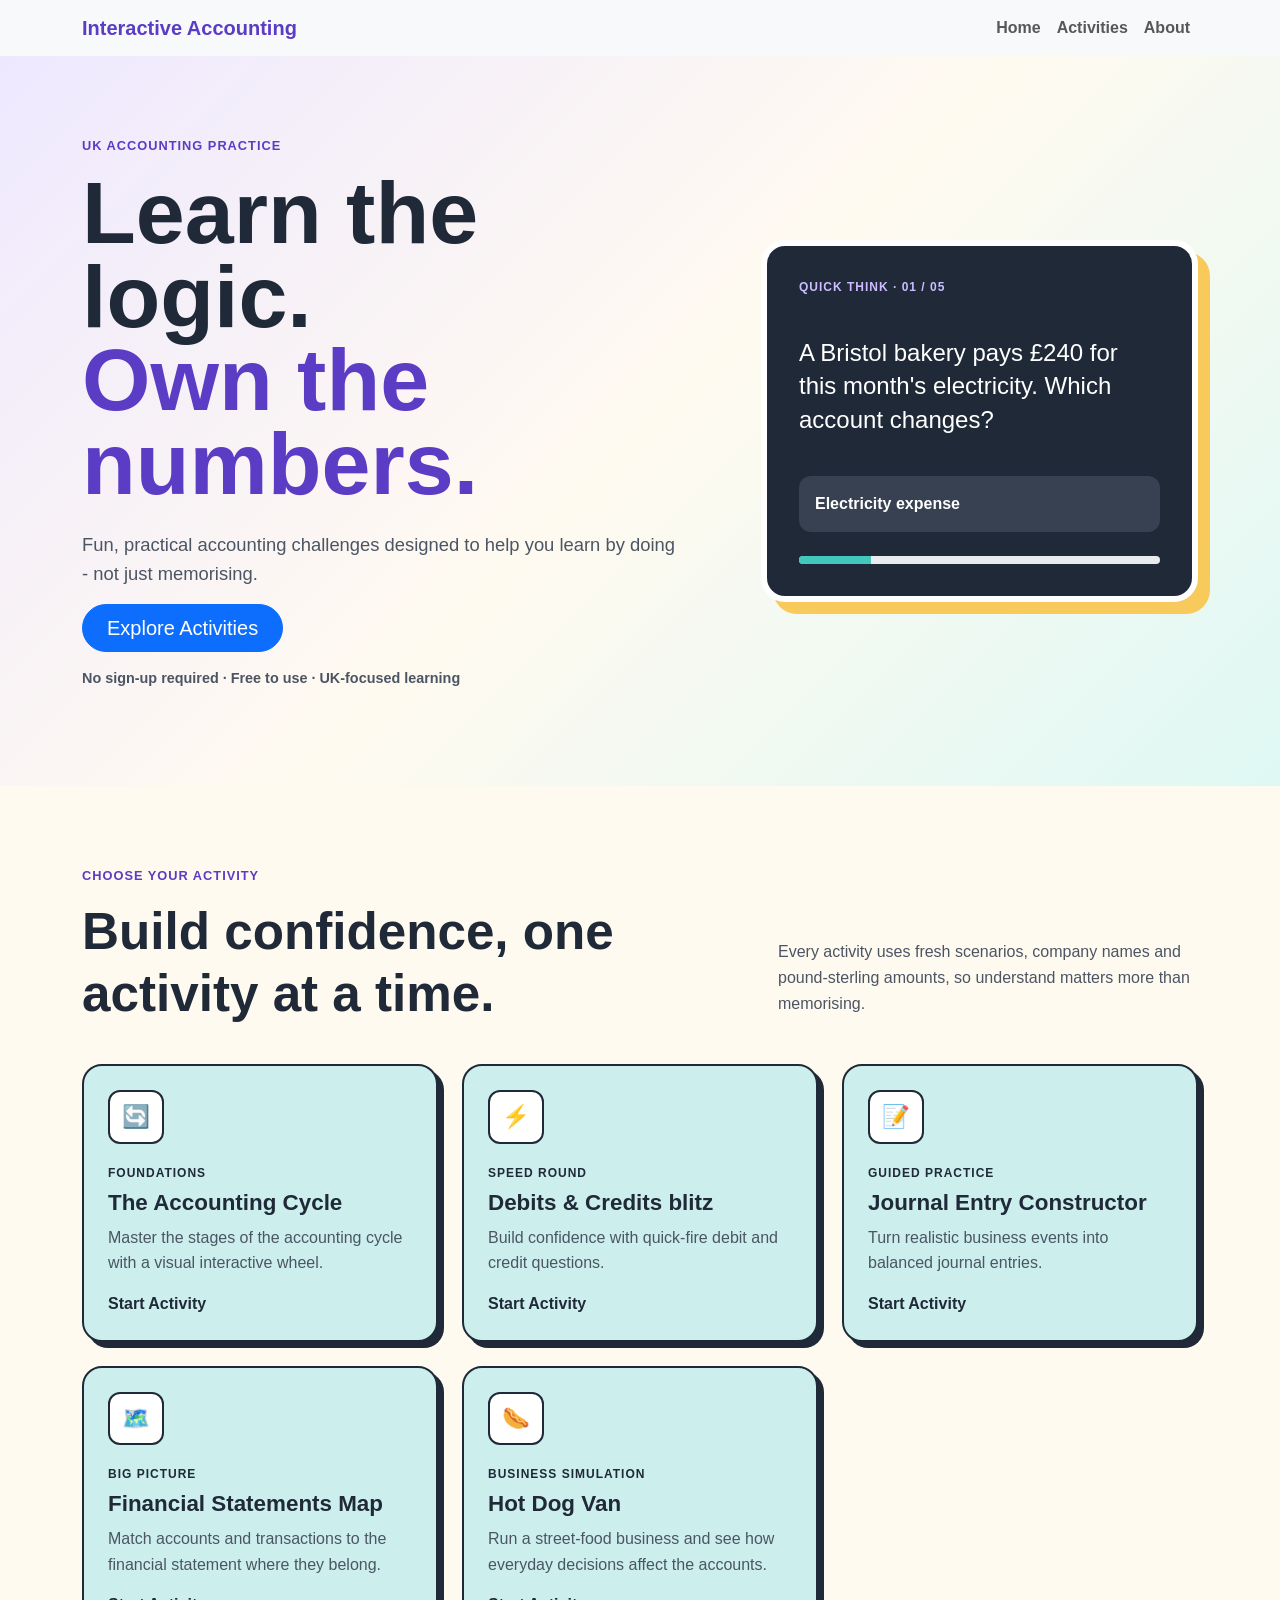
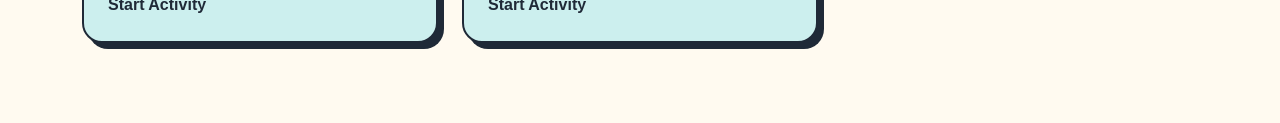
==== commit 1d8d3a81: "add Hot Dog Van customisation before Day 1" ====
--- a/index.html
+++ b/index.html
@@ -194,7 +194,9 @@
                   Run a street-food business and see how everyday decisions
                   affect the accounts.
                 </p>
-                <button type="button" disabled>Coming Soon</button>
+                <a class="activity-link" href="activities/hot-dog-van.html"
+                  >Start Activity</a
+                >
               </article>
             </div>
           </div>
--- a/css/styles.css
+++ b/css/styles.css
@@ -1503,8 +1503,8 @@
 /* Financial Statements Map */
 .statements-layout {
   display: grid;
-  grid-template-columns: minmax(0, 0.8fr) minmax(0, 1.2fr);
-  gap: 24px;
+  grid-template-columns: minmax(0, 1fr);
+  gap: 16px;
 }
 
 .statements-panel {
@@ -1592,4 +1592,255 @@
 
 .statement-destination.is-highlighted {
   border-color: #5b3cc4;
-}+}
+
+.statement-example {
+  background-color: #f4edff;
+  border-radius: 12px;
+  padding: 14px;
+}
+
+.statement-example h3 {
+  color: #5b3cc4;
+  font-size: 1rem;
+  font-weight: 700;
+  margin-bottom: 8px;
+}
+
+.statements-layout[hidden] {
+  display: none;
+}
+
+#practice-account {
+  background-color: #f4edff;
+  border-radius: 12px;
+  padding: 16px;
+}
+
+#statement-account-list {
+  grid-template-columns: repeat(8, minmax(0, 1fr));
+  gap: 8px;
+}
+
+.deadclic-button {
+  display: flex;
+  flex-direction: column;
+  align-items: center;
+  justify-content: center;
+  gap: 2px;
+  padding: 8px 4px;
+  text-align: center;
+  font-size: 0.8rem;
+  min-width: 0;
+}
+
+.deadclic-button strong {
+  font-size: 1.5rem;
+  line-height: 1.1;
+}
+
+.statements-accounts {
+  padding: 14px 18px;
+}
+
+.statements-accounts h2 {
+  font-size: 1.1rem;
+  margin-bottom: 4px;
+}
+
+.statements-accounts > p {
+  font-size: 0.85rem;
+  margin-bottom: 10px;
+}
+
+.statements-layout .statements-detail {
+  padding: 18px 22px;
+}
+
+.statement-destinations {
+  display: grid;
+  grid-template-columns: repeat(2, minmax(0, 1fr));
+  gap: 12px;
+}
+
+.statement-destinations .statement-destination {
+  margin-top: 0;
+  padding: 12px;
+}
+
+.practice-settings {
+  display: flex;
+  flex-wrap: wrap;
+  align-items: center;
+  gap: 12px;
+}
+
+.practice-settings .form-select {
+  width: auto;
+  max-width: 100%;
+}
+
+.practice-tracker {
+  display: grid;
+  grid-template-columns: repeat(4, minmax(0, 1fr));
+  gap: 8px;
+  margin: 10px auto 16px;
+  max-width: 760px;
+}
+
+.practice-tracker dt { font-size: 0.8rem; color: #59627b; }
+.practice-tracker dd { font-size: 1.5rem; font-weight: 800; margin: 0; }
+.practice-tracker small { font-size: 0.85rem; }
+.statements-page-heading { display: flex; align-items: center; justify-content: space-between; gap: 12px; }
+.statements-page-heading h1 { font-size: clamp(1.6rem, 3vw, 2.4rem); }
+.statements-page-heading p { margin-bottom: 6px; }
+#statements-practice { text-align: center; }
+#statements-practice .statements-panel { padding: 14px 20px; }
+#statements-practice .practice-settings { justify-content: center; }
+#statements-practice #practice-heading { font-size: 1.35rem; }
+#statements-practice #practice-goal { margin: 0 0 8px !important; }
+.practice-answer-layout { display: grid; grid-template-columns: minmax(0, 1fr) minmax(0, 1.1fr) minmax(0, 1fr); align-items: stretch; gap: 16px; }
+.practice-answer-layout .btn { padding: 18px 14px; font-size: 1.1rem; font-weight: 700; white-space: normal; }
+.practice-answer-layout .btn small { display: block; margin-top: 8px; font-size: 0.8rem; }
+.practice-answer-layout .btn {
+  --bs-btn-color: #fff;
+  --bs-btn-bg: #5b3cc4;
+  --bs-btn-border-color: #5b3cc4;
+  --bs-btn-hover-color: #fff;
+  --bs-btn-hover-bg: #452b9e;
+  --bs-btn-hover-border-color: #452b9e;
+  --bs-btn-active-color: #fff;
+  --bs-btn-active-bg: #38217e;
+  --bs-btn-active-border-color: #38217e;
+  --bs-btn-disabled-color: #fff;
+  --bs-btn-disabled-bg: #5b3cc4;
+  --bs-btn-disabled-border-color: #5b3cc4;
+  --bs-btn-disabled-opacity: 0.7;
+}
+.practice-answer-layout .btn:focus-visible { outline: 3px solid #1f2937; outline-offset: 3px; }
+.practice-demo-layout { display: grid; grid-template-columns: repeat(3, minmax(0, 1fr)); gap: 12px; align-items: stretch; }
+.practice-demo-answer { background: #5b3cc4; color: white; border-radius: 10px; padding: 12px; font-weight: 700; display: flex; flex-direction: column; justify-content: center; }
+.practice-demo-answer small { display: block; margin-top: 4px; }
+.practice-demo-question { background: #f4edff; border-radius: 10px; padding: 12px; display: flex; flex-direction: column; justify-content: center; }
+.practice-demo-question strong { font-size: 1.3rem; }
+.practice-demo-feedback { background: #dff6ef; border-radius: 10px; padding: 10px; }
+@media (max-width: 767px) {
+  .practice-demo-layout { grid-template-columns: repeat(2, minmax(0, 1fr)); }
+  .practice-demo-question { grid-column: 1 / -1; grid-row: 1; }
+}
+.practice-answer-layout #practice-account { display: flex; align-items: center; justify-content: center; margin: 0; padding: 14px; font-size: clamp(1.1rem, 2vw, 1.5rem) !important; }
+#statements-practice #statements-practice-feedback { padding: 10px 14px; margin-bottom: 0; }
+@media (max-width: 767px) {
+  .statements-page-heading { flex-direction: column; text-align: center; }
+  .practice-answer-layout { grid-template-columns: repeat(2, minmax(0, 1fr)); gap: 10px; }
+  .practice-answer-layout #practice-account { grid-column: 1 / -1; grid-row: 1; }
+  .practice-answer-layout .btn { font-size: 0.95rem; padding: 14px 10px; }
+  .practice-tracker { grid-template-columns: repeat(2, minmax(0, 1fr)); }
+}
+
+@media (max-width: 767px) {
+  #statement-account-list {
+    grid-template-columns: repeat(4, minmax(0, 1fr));
+  }
+
+  .statement-destinations {
+    grid-template-columns: 1fr;
+  }
+
+  .statements-accounts,
+  .statements-layout .statements-detail {
+    padding: 14px;
+  }
+}
+
+
+/* Hot Dog Van */
+.hot-dog-layout[hidden] {
+  display: none;
+}
+
+.van-preview {
+  background: #f7f2ff;
+  display: grid;
+  align-content: center;
+}
+
+.van-preview svg {
+  display: block;
+  width: 100%;
+}
+
+.van-body-paint {
+  fill: var(--van-primary, #5b3cc4);
+}
+
+.van-accent-paint {
+  fill: var(--van-accent, #f9bd47);
+}
+
+.van-sign {
+  fill: white;
+  font-size: 20px;
+  font-weight: 800;
+}
+
+.van-day-banner {
+  border: 2px solid var(--van-primary);
+  border-left: 12px solid var(--van-accent);
+  border-radius: 14px;
+  background: white;
+  padding: 12px 16px;
+}
+
+.hot-dog-layout {
+  display: grid;
+  grid-template-columns: repeat(2, minmax(0, 1fr));
+  gap: 20px;
+}
+
+.hot-dog-panel {
+  min-width: 0;
+  padding: clamp(16px, 2.5vw, 24px);
+  border: 2px solid #1f2937;
+  border-radius: 20px;
+}
+
+.hot-dog-panel h2 {
+  font-size: 1.4rem;
+  font-weight: 800;
+}
+
+.hot-dog-trading {
+  background-color: #eee8ff;
+}
+
+.hot-dog-results {
+  background-color: white;
+  box-shadow: 6px 6px 0 #1f2937;
+}
+
+.hot-dog-summary > div {
+  display: flex;
+  justify-content: space-between;
+  gap: 12px;
+  padding: 8px 0;
+}
+
+.hot-dog-summary dd {
+  margin: 0;
+  text-align: right;
+}
+
+.hot-dog-summary > div:last-child {
+  margin-top: 4px;
+  padding: 10px 12px;
+  border-radius: 10px;
+  background-color: #dff8f4;
+  font-weight: 800;
+}
+
+@media (max-width: 767px) {
+  .hot-dog-layout {
+    grid-template-columns: 1fr;
+  }
+}
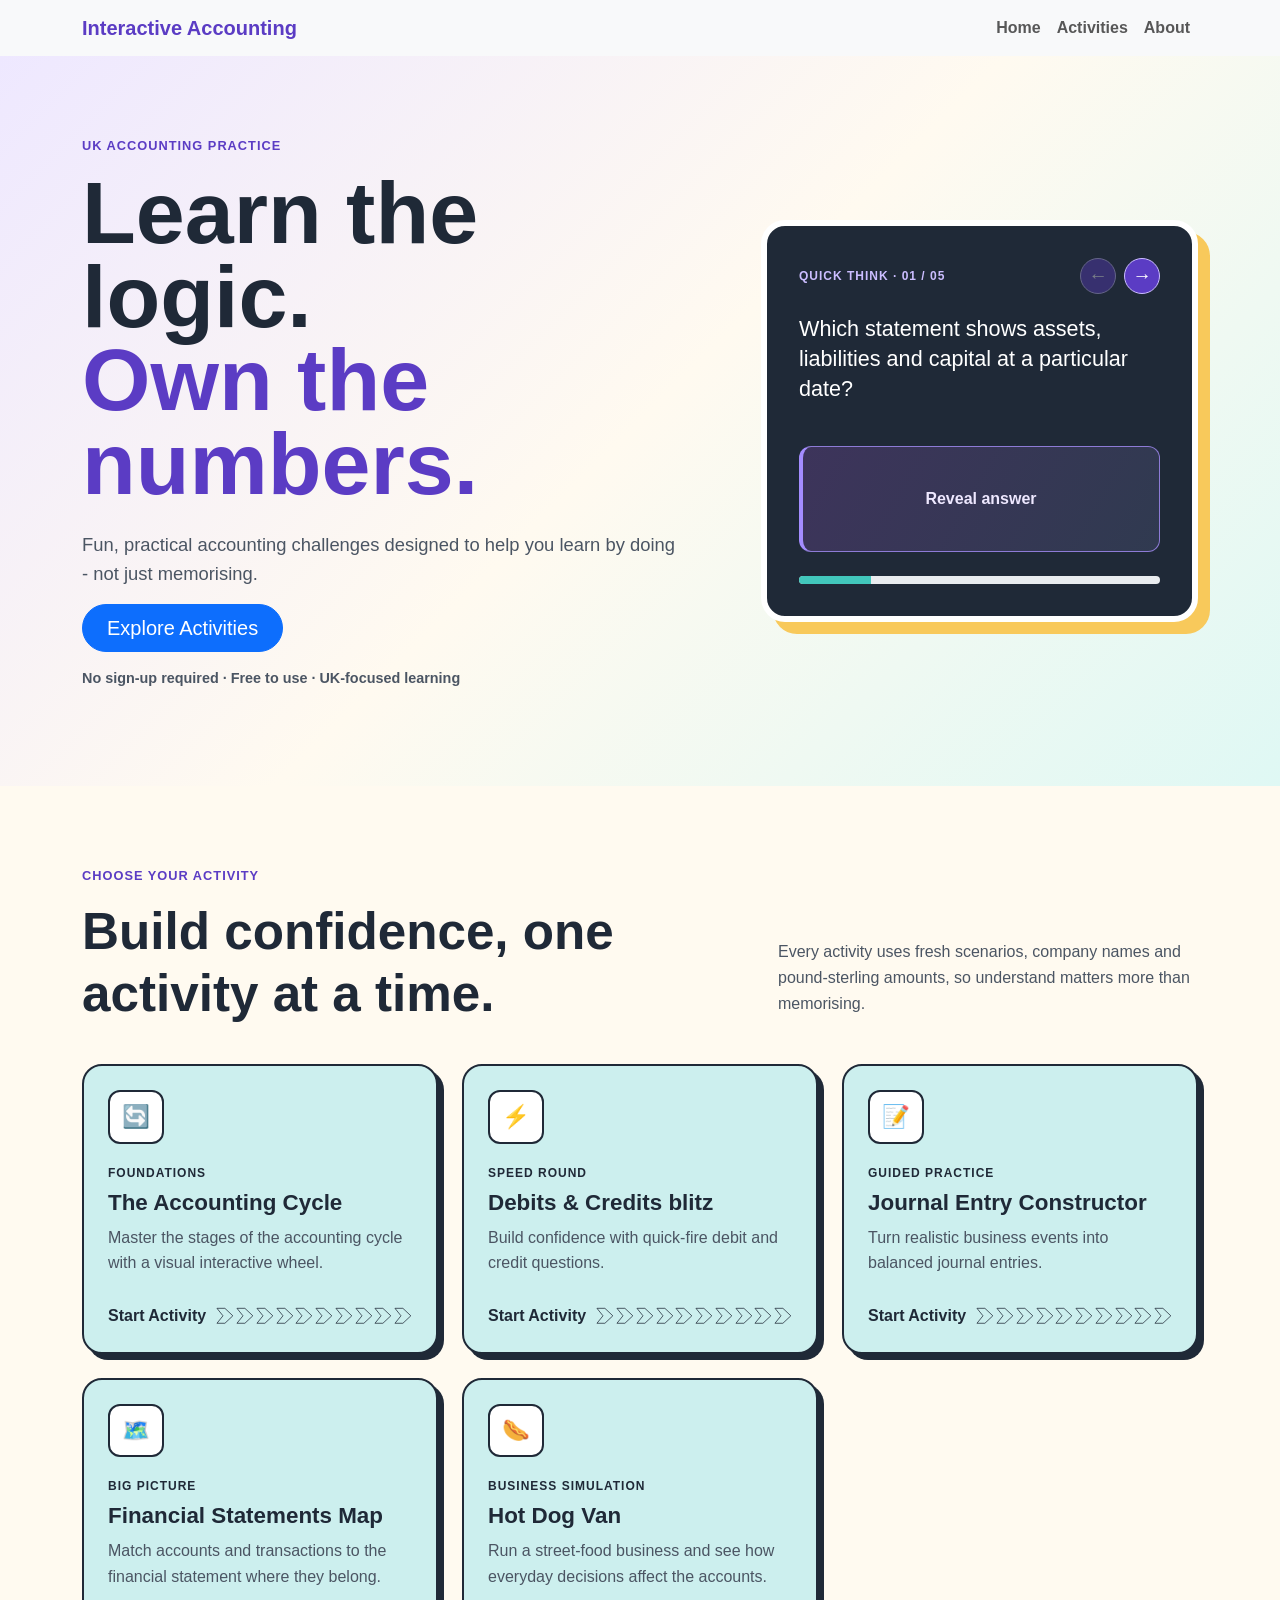
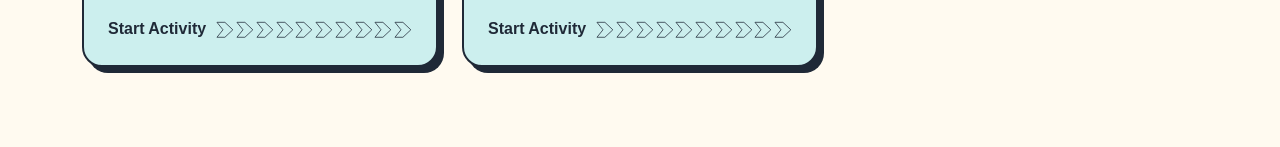
==== commit e8aee246: "Add favicon + improve Homepage Quick Think quastion box and activity navigation" ====
--- a/index.html
+++ b/index.html
@@ -5,6 +5,7 @@
     <meta name="viewport" content="width=device-width, initial-scale=1.0" />
 
     <title>Interactive Accounting</title>
+    <link rel="icon" type="image/svg+xml" href="assets/images/favicon.svg">
 
     <!-- Bootstrap CSS -->
     <link
@@ -84,19 +85,29 @@
 
             <div class="col-lg-5">
               <div class="question-preview">
-                <p class="preview-label">QUICK THINK · 01 / 05</p>
-
-                <h2>
-                  A Bristol bakery pays £240 for this month's electricity. Which
-                  account changes?
-                </h2>
-
-                <div class="preview-answer">Electricity expense</div>
+                <div class="quick-think-toolbar">
+                  <p id="quick-think-position" class="preview-label mb-0">QUICK THINK · 01 / 05</p>
+                  <div class="d-flex gap-2">
+                    <button id="quick-think-previous" class="quick-think-arrow" type="button" aria-label="Previous question">←</button>
+                    <button id="quick-think-next" class="quick-think-arrow" type="button" aria-label="Next question">→</button>
+                  </div>
+                </div>
+
+                <h2 id="quick-think-question" tabindex="-1"></h2>
+
+                <div class="preview-answer quick-think-answer">
+                  <button id="quick-think-reveal" class="quick-think-reveal" type="button" aria-controls="quick-think-answer">Reveal answer</button>
+                  <span id="quick-think-answer" role="status" hidden></span>
+                </div>
 
                 <div
                   class="progress"
+                  id="quick-think-progress"
                   role="progressbar"
-                  aria-label="Example activity progress"
+                  aria-label="Quick Think question position"
+                  aria-valuemin="0"
+                  aria-valuemax="5"
+                  aria-valuenow="1"
                 >
                   <div class="progress-bar" style="width: 20%"></div>
                 </div>
--- a/css/styles.css
+++ b/css/styles.css
@@ -201,6 +201,120 @@
 .activity-link:hover {
     color: #5b3cc4;
     text-decoration: underline;
+}
+
+.activity-card {
+  display: flex;
+  flex-direction: column;
+}
+
+.activity-card .activity-icon {
+  align-self: flex-start;
+}
+
+.activity-card .activity-link {
+  display: flex;
+  flex-direction: row;
+  align-items: center;
+  gap: 10px;
+  margin-top: auto;
+  padding-top: 12px;
+  text-decoration: none;
+}
+
+.activity-card .activity-link > span:first-child { flex-shrink: 0; }
+
+.activity-card .activity-link:focus-visible {
+  outline: 3px solid #5b3cc4;
+  outline-offset: 4px;
+  border-radius: 6px;
+}
+
+.activity-chevrons {
+  display: flex;
+  justify-content: flex-start;
+  flex: 1;
+  min-width: 0;
+  gap: 2px;
+  height: 1.1em;
+}
+
+.activity-chevrons svg {
+  flex: 1 1 0;
+  min-width: 0;
+  height: 100%;
+  width: 0;
+}
+
+.activity-chevrons polygon {
+  fill: #ccefee;
+  stroke: #1f2937;
+  stroke-width: 2;
+  stroke-linejoin: round;
+  transition: fill 180ms ease;
+  transition-delay: calc((9 - var(--chevron-index)) * 50ms);
+}
+
+.activity-link:hover .activity-chevrons polygon,
+.activity-link:focus-visible .activity-chevrons polygon {
+  fill: #ffcaa7;
+  transition-delay: calc(var(--chevron-index) * 50ms);
+}
+
+.question-preview #quick-think-question {
+  margin: 20px 0;
+  min-height: 7rem;
+  font-size: 1.35rem;
+}
+
+.question-preview .preview-answer {
+  color: white;
+}
+
+.quick-think-toolbar { display: flex; flex-wrap: wrap; align-items: center; justify-content: space-between; gap: 8px; }
+.quick-think-arrow { background: #5b3cc4; color: white; border: 1px solid #cbbdff; border-radius: 50%; width: 36px; height: 36px; font-size: 1.2rem; }
+.quick-think-arrow:disabled { opacity: 0.4; }
+.quick-think-arrow:focus-visible, .quick-think-answer:focus-visible { outline: 3px solid #cbbdff; outline-offset: 3px; }
+.quick-think-answer {
+  position: relative;
+  display: flex;
+  align-items: center;
+  width: 100%;
+  border: 1px solid #8d7bd6;
+  border-left: 4px solid #a48cff;
+  text-align: left;
+  min-height: 56px;
+  background: linear-gradient(120deg, #3d345b, #303a50);
+}
+.quick-think-reveal {
+  position: absolute;
+  inset: 0;
+  width: 100%;
+  height: 100%;
+  padding: 16px;
+  border: 0;
+  border-radius: 10px;
+  background: transparent;
+  color: #eee8ff;
+  font: inherit;
+  font-weight: 700;
+  text-align: center;
+  cursor: pointer;
+  transition: background-color 180ms ease, color 180ms ease;
+}
+.quick-think-reveal:hover { background: #5b3cc4; color: white; }
+.quick-think-reveal[hidden] { display: none; }
+.quick-think-reveal:focus-visible { outline: 3px solid #cbbdff; outline-offset: 4px; }
+
+.question-preview .progress-bar {
+  transition: width 200ms ease;
+}
+
+@media (prefers-reduced-motion: reduce) {
+  .activity-chevrons polygon,
+  .question-preview .progress-bar {
+    transition: none;
+  }
 }
 
 .activity-page-main {
@@ -1755,6 +1869,178 @@
 
 
 /* Hot Dog Van */
+#van-report-tools[hidden] { display: none !important; }
+
+.van-profit { color: #146c43 !important; }
+.van-loss { color: #a12622 !important; }
+
+.van-ledger-line {
+  display: grid;
+  grid-template-columns: minmax(0, 1fr) auto;
+  gap: 6px;
+  padding: 4px 0;
+  font-size: 0.8rem;
+  text-align: left;
+}
+
+.van-ledger-line span:first-child { overflow-wrap: anywhere; }
+.van-ledger-line span:last-child { text-align: right; font-variant-numeric: tabular-nums; }
+.van-ledger-card .van-t-account > div { display: flex; flex-direction: column; }
+.van-ledger-total { margin-top: auto; border-top: 1px solid #1f2937; border-bottom: 3px double #1f2937; font-weight: 700; }
+.van-ledger-spacer { min-height: 1.7rem; }
+.van-trial-blank { min-width: 5.5rem; border-style: dashed; }
+#van-report-content button[aria-pressed="true"] { background: #5b3cc4; color: white; }
+
+.van-stat-strip {
+  display: flex;
+  flex-wrap: wrap;
+  gap: 6px 18px;
+  margin: 0 0 0 auto;
+  text-align: center;
+  font-size: 0.9rem;
+  font-weight: 700;
+  color: #452b9e;
+  overflow-wrap: anywhere;
+}
+
+.van-stat-strip[hidden] { display: none; }
+
+.van-today-tiles,
+.van-summary-tiles {
+  display: grid;
+  grid-template-columns: repeat(auto-fit, minmax(min(100%, 105px), 1fr));
+  gap: 8px;
+  text-align: center;
+}
+
+.van-today-tiles { margin: 0; }
+.van-today-tiles > div,
+.van-summary-tiles > div {
+  background: #eee8ff;
+  border-radius: 10px;
+  padding: 8px;
+}
+
+.van-stat-strip dt,
+.van-today-tiles dt,
+.van-summary-tiles dt { font-size: 0.78rem; }
+
+.van-stat-strip dd,
+.van-today-tiles dd,
+.van-summary-tiles dd { margin: 0; font-size: 1.1rem; font-weight: 800; }
+
+.van-hint-button,
+.van-hint-box {
+  background-color: #ffcaa7;
+  border-color: #c27240;
+  color: #572a15;
+}
+
+.van-hint-button:hover,
+.van-hint-button:disabled { background-color: #ffd9bf; color: #572a15; border-color: #c27240; }
+
+.van-statement-tables {
+  display: grid;
+  grid-template-columns: repeat(2, minmax(0, 1fr));
+  align-items: start;
+  gap: 12px 24px;
+}
+
+.van-statement-tables > p { grid-column: 1 / -1; }
+
+@media (max-width: 767px) {
+  .van-stat-strip { margin-left: 0; }
+  .van-statement-tables { grid-template-columns: 1fr; }
+}
+
+.van-ledger-preview {
+  max-height: 380px;
+  overflow: auto;
+}
+
+.van-report-ledger {
+  display: grid;
+  grid-template-columns: repeat(auto-fit, minmax(min(100%, 390px), 1fr));
+  align-items: start;
+  gap: 14px;
+}
+
+.van-achievements {
+  display: flex;
+  flex-wrap: wrap;
+  gap: 8px;
+  list-style: none;
+  padding: 0;
+}
+
+.van-achievements li {
+  background: #eee8ff;
+  border-radius: 20px;
+  color: #452b9e;
+  padding: 4px 10px;
+}
+.van-journal-layout {
+  display: grid;
+  grid-template-columns: minmax(0, 1.6fr) minmax(0, 1fr);
+  gap: 20px;
+  align-items: start;
+}
+
+.van-journal-grid {
+  display: grid;
+  grid-template-columns: minmax(0, 1.5fr) repeat(2, minmax(0, 1fr));
+  align-items: center;
+  gap: 8px;
+}
+
+.van-journal-layout #van-trading {
+  grid-template-columns: minmax(0, 1fr);
+}
+
+.van-ledger-card {
+  border: 2px solid #1f2937;
+  border-radius: 12px;
+  overflow: hidden;
+  margin-top: 12px;
+}
+
+.van-ledger-card h4 {
+  background: #1f2937;
+  color: white;
+  font-size: 1rem;
+  margin: 0;
+  padding: 8px;
+  text-align: center;
+}
+
+.van-ledger-balance {
+  background: #dff8f4;
+  font-weight: 700;
+  margin: 0;
+  padding: 6px 8px;
+}
+
+@media (max-width: 991px) {
+  .van-journal-layout {
+    grid-template-columns: 1fr;
+  }
+}
+
+.van-t-account {
+  display: grid;
+  grid-template-columns: repeat(2, minmax(0, 1fr));
+  border-top: 2px solid #1f2937;
+}
+
+.van-t-account > div {
+  padding: 8px;
+  text-align: center;
+}
+
+.van-t-account > div + div {
+  border-left: 2px solid #1f2937;
+}
+
 .hot-dog-layout[hidden] {
   display: none;
 }
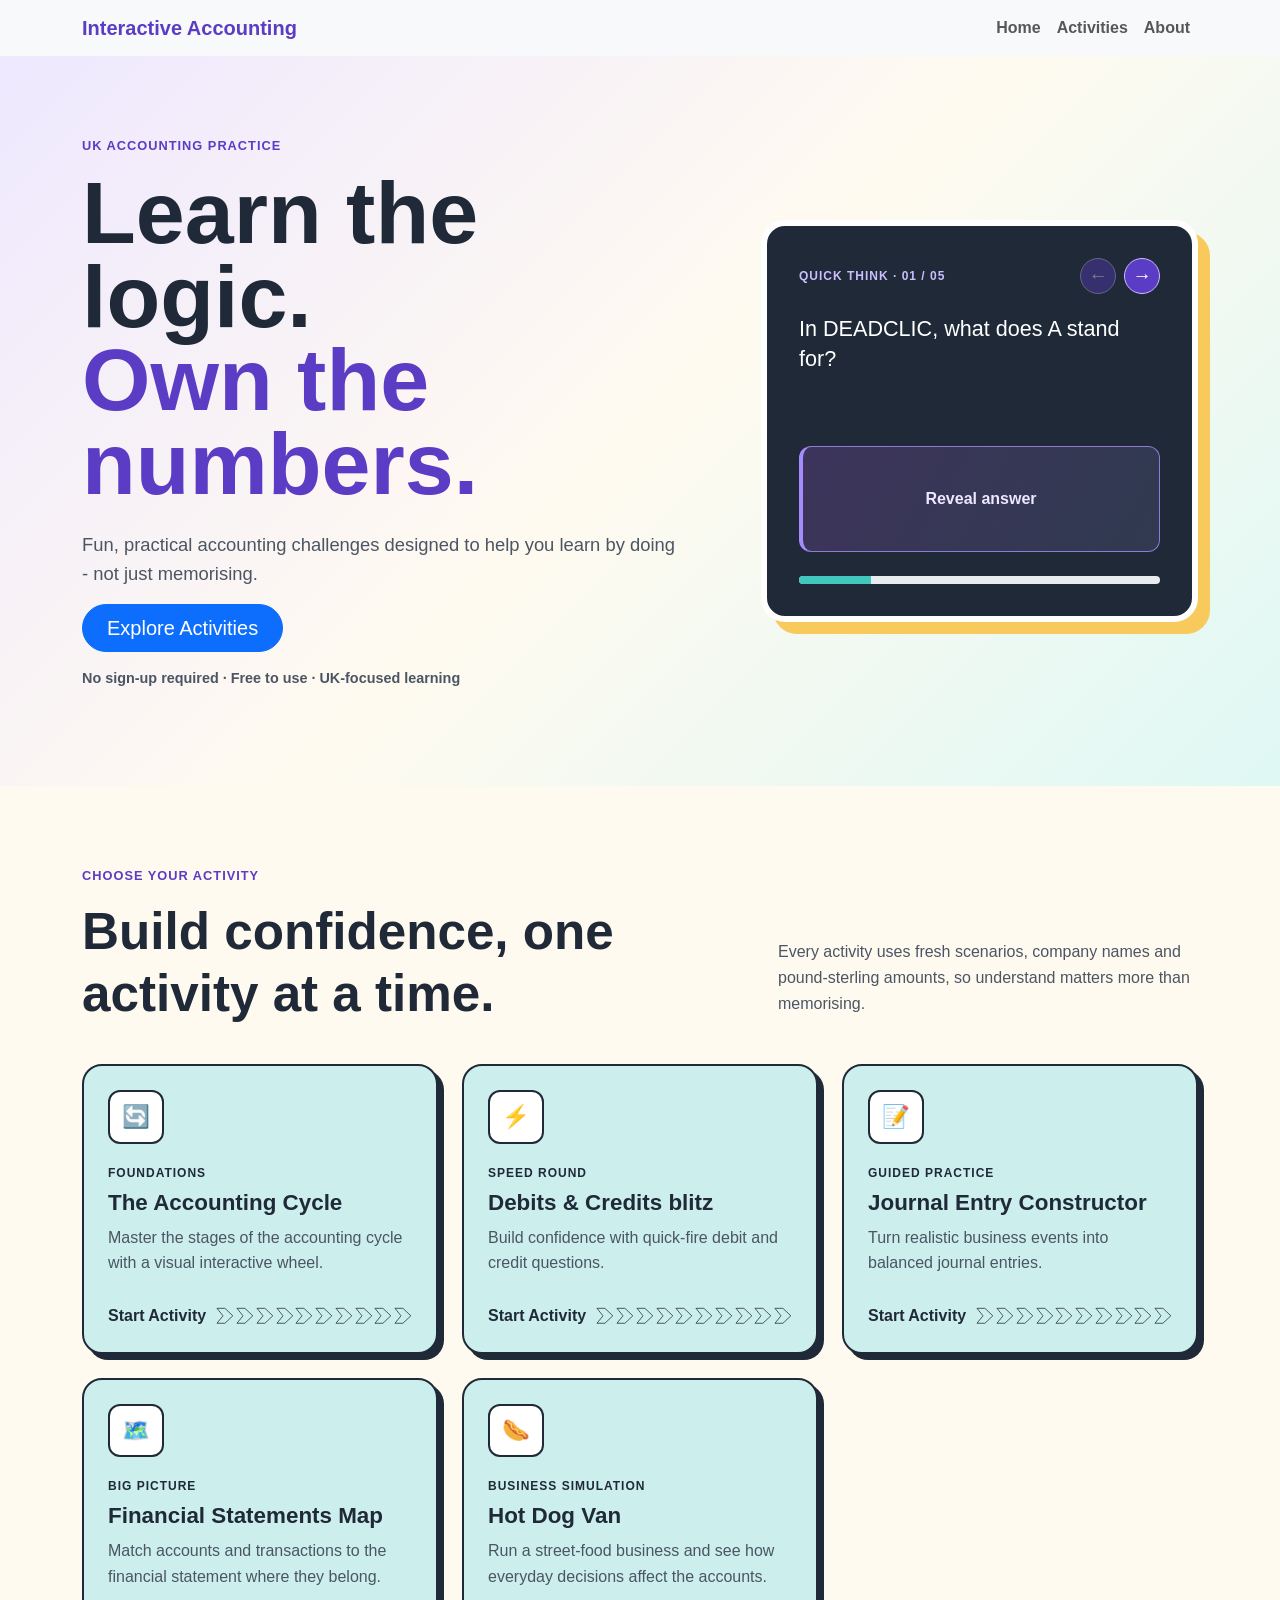
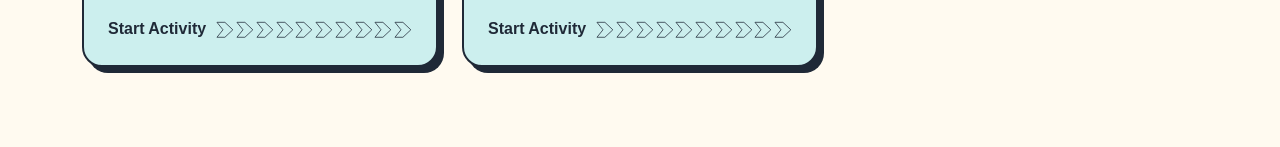
==== commit cc798d8d: "expand Hot Dog Van challenges, final accounts and achievements. Improvments on other pages" ====
--- a/index.html
+++ b/index.html
@@ -5,7 +5,7 @@
     <meta name="viewport" content="width=device-width, initial-scale=1.0" />
 
     <title>Interactive Accounting</title>
-    <link rel="icon" type="image/svg+xml" href="assets/images/favicon.svg">
+    <link rel="icon" type="image/svg+xml" href="assets/images/favicon.svg" />
 
     <!-- Bootstrap CSS -->
     <link
@@ -86,17 +86,40 @@
             <div class="col-lg-5">
               <div class="question-preview">
                 <div class="quick-think-toolbar">
-                  <p id="quick-think-position" class="preview-label mb-0">QUICK THINK · 01 / 05</p>
+                  <p id="quick-think-position" class="preview-label mb-0">
+                    QUICK THINK · 01 / 05
+                  </p>
                   <div class="d-flex gap-2">
-                    <button id="quick-think-previous" class="quick-think-arrow" type="button" aria-label="Previous question">←</button>
-                    <button id="quick-think-next" class="quick-think-arrow" type="button" aria-label="Next question">→</button>
+                    <button
+                      id="quick-think-previous"
+                      class="quick-think-arrow"
+                      type="button"
+                      aria-label="Previous question"
+                    >
+                      ←
+                    </button>
+                    <button
+                      id="quick-think-next"
+                      class="quick-think-arrow"
+                      type="button"
+                      aria-label="Next question"
+                    >
+                      →
+                    </button>
                   </div>
                 </div>
 
                 <h2 id="quick-think-question" tabindex="-1"></h2>
 
                 <div class="preview-answer quick-think-answer">
-                  <button id="quick-think-reveal" class="quick-think-reveal" type="button" aria-controls="quick-think-answer">Reveal answer</button>
+                  <button
+                    id="quick-think-reveal"
+                    class="quick-think-reveal"
+                    type="button"
+                    aria-controls="quick-think-answer"
+                  >
+                    Reveal answer
+                  </button>
                   <span id="quick-think-answer" role="status" hidden></span>
                 </div>
 
--- a/css/styles.css
+++ b/css/styles.css
@@ -1,5 +1,9 @@
 * {
   box-sizing: border-box;
+}
+
+:root {
+  --panel-shadow: 6px 6px 0 #1f2937;
 }
 
 html,
@@ -126,7 +130,7 @@
 .activity-card {
     border: 2px solid #1f2937;
     border-radius: 20px;
-    box-shadow: 6px 6px 0 #1f2937;
+    box-shadow: var(--panel-shadow);
     height: 100%;
     padding: 24px;
 }
@@ -469,6 +473,65 @@
 }
 
 /* Accounting Cycle */
+.blitz-page h1 { font-size: clamp(1.6rem, 3vw, 2.4rem); }
+.blitz-panel { background: #eee8ff; border: 2px solid #1f2937; border-radius: 20px; padding: clamp(18px, 3vw, 28px); }
+.blitz-panel[hidden] { display: none; }
+.blitz-status { display: flex; flex-wrap: wrap; justify-content: center; gap: 24px; margin-top: 12px; font-weight: 700; color: #5b3cc4; }
+.blitz-clock { max-width: 600px; margin: 16px auto 0; text-align: center; }
+.blitz-clock #blitz-timer { display: block; font-size: clamp(2.8rem, 6vw, 4rem); line-height: 1.1; color: #452b9e; font-variant-numeric: tabular-nums; }
+.blitz-clock .quiz-progress { margin-top: 12px; height: 12px; }
+.blitz-clock .progress-bar { background: #5b3cc4; }
+.blitz-result-summary { background: #382463; color: white; border-radius: 16px; padding: clamp(20px, 4vw, 36px); text-align: center; margin-bottom: 24px; }
+.blitz-result-summary .hero-eyebrow { color: #d8ccff; }
+.blitz-result-summary #score-percentage { color: #ffd19e; }
+.blitz-replay { display: flex; justify-content: center; padding-top: 24px; }
+.blitz-replay .btn { background: #5b3cc4; border-color: #5b3cc4; border-radius: 30px; min-width: 220px; padding: 14px 32px; font-weight: 700; }
+.blitz-replay .btn:hover { background: #452b9e; border-color: #452b9e; }
+.blitz-account { margin: 24px 0 8px; font-size: clamp(1.5rem, 3vw, 2.2rem); }
+.blitz-question-panel {
+  text-align: center;
+  background: white;
+  border: 2px solid #5b3cc4;
+  border-radius: 16px;
+  padding: 20px;
+  margin-top: 18px;
+}
+.blitz-question-panel .blitz-account { margin-top: 0; }
+.blitz-question-panel .question-amount { color: #452b9e; font-size: 1.3rem; margin-bottom: 8px; }
+.blitz-page .answer-button { background: #5b3cc4; color: white; }
+.blitz-page .answer-button:hover { background: #452b9e; }
+.blitz-page .answer-button small { display: block; font-size: 0.8rem; margin-top: 4px; }
+.blitz-answer-area { position: relative; }
+.blitz-freeze-overlay {
+  position: absolute;
+  inset: 0;
+  display: flex;
+  align-items: center;
+  justify-content: center;
+  background: #ccefeee8;
+  color: #1f2937;
+  border: 2px solid #6cb8c4;
+  border-radius: 12px;
+  font-weight: 800;
+}
+.blitz-freeze-overlay[hidden] { display: none; }
+.blitz-freeze-warning { background: #ffcaa7; color: #572a15; border-radius: 10px; padding: 12px 16px; font-weight: 700; }
+.blitz-review-layout { display: grid; grid-template-columns: repeat(2, minmax(0, 1fr)); gap: 20px; }
+.blitz-review-layout > section { background: white; border-radius: 12px; padding: 18px; min-width: 0; }
+.blitz-review-layout > section:first-child { background: #dff6e8; }
+.blitz-review-layout > section:last-child { background: #ffe3e3; }
+.blitz-review-layout ol { padding-left: 20px; }
+.blitz-review-layout li { margin-bottom: 20px; padding-bottom: 12px; border-bottom: 1px solid #1f293733; }
+.blitz-review-layout li > strong { display: block; margin-bottom: 10px; }
+.blitz-page #result-screen { position: relative; overflow: hidden; }
+.blitz-celebration { position: absolute; inset: 0; pointer-events: none; overflow: hidden; }
+.blitz-celebration span { position: absolute; left: var(--party-left); top: -40px; font-size: 1.5rem; animation: blitz-party 3s var(--party-delay) ease-out both; }
+@keyframes blitz-party { from { transform: translateY(-20px) rotate(0deg); opacity: 1; } to { transform: translateY(420px) rotate(200deg); opacity: 0; } }
+@media (max-width: 767px) { .blitz-review-layout { grid-template-columns: 1fr; } }
+@media (prefers-reduced-motion: reduce) {
+  .blitz-celebration span { animation: none; top: 10px; opacity: 0.2; }
+}
+
 .cycle-panel {
   background-color: #ccefee;
 }
@@ -1869,7 +1932,85 @@
 
 
 /* Hot Dog Van */
+#van-achievement-dialog {
+  max-width: min(600px, calc(100vw - 32px));
+  max-height: 85dvh;
+  overflow: auto;
+  padding: 24px;
+  border: 2px solid #1f2937;
+  border-radius: 20px;
+  background: #f4edff;
+  color: #1f2937;
+}
+#van-achievement-dialog::backdrop { background: #1f293799; }
+#van-achievement-guide { list-style: none; padding: 0; display: grid; gap: 12px; }
+.van-achievement-card { display: grid; grid-template-columns: 64px minmax(0, 1fr); gap: 14px; padding: 14px; border: 1px solid #bdb3d7; border-radius: 12px; background: #fff; }
+.van-achievement-card.is-unlocked { border-color: #5b3cc4; background: #f0ebff; }
+.van-achievement-card p { margin: 4px 0 8px; }
+.van-achievement-picture { position: relative; align-self: start; display: grid; place-items: center; background: #e6dfff; border-radius: 12px; min-height: 64px; }
+.van-achievement-icon { font-size: 2rem; }
+.is-locked .van-achievement-icon { filter: grayscale(1); opacity: 0.45; }
+.van-achievement-lock { position: absolute; bottom: -4px; right: -4px; font-size: 1rem; }
+.van-achievement-tracker { font-size: 0.8rem; color: #524663; }
+.van-achievement-card progress { display: block; width: 100%; height: 10px; accent-color: #5b3cc4; }
+.van-achievements li { border: 1px solid #5b3cc4; }
+#van-report-content table tbody tr:last-child td,
+.van-financial-total { font-weight: 700; }
+#van-report-content .van-trial-blank[data-filled="true"],
+#van-report-content .van-financial-slot[data-filled="true"] {
+  background: var(--van-primary, #5b3cc4);
+  border: 1px solid var(--van-primary, #5b3cc4);
+  color: var(--van-primary-ink, white);
+  opacity: 1;
+}
+#van-report-content .van-trial-blank[data-filled="true"]:hover,
+#van-report-content .van-financial-slot[data-filled="true"]:hover {
+  background: var(--van-accent, #f9bd47);
+  border-color: var(--van-accent, #f9bd47);
+  color: var(--van-accent-ink, #111111);
+}
+.van-achievement-button { border: 0; background: transparent; color: inherit; padding: 0; font: inherit; text-decoration: underline; cursor: pointer; }
 #van-report-tools[hidden] { display: none !important; }
+.van-report-paper {
+  background: white;
+  color: #1f2937;
+  border: 1px solid #d5d9e0;
+  border-radius: 14px;
+  padding: clamp(12px, 2vw, 24px);
+}
+.van-financial-layout { display: grid; grid-template-columns: minmax(0, 1fr) minmax(0, 1.2fr); gap: 24px; align-items: start; }
+.van-financial-reference { min-width: 0; overflow-x: auto; }
+.van-financial-slot { display: block; width: 100%; margin: 6px 0; padding: 10px; border-style: dashed; text-align: left; }
+.van-financial-slot:disabled { color: #1f2937; opacity: 1; }
+.van-financial-total { display: flex; justify-content: space-between; gap: 12px; border-bottom: 1px solid #d5d9e0; padding: 8px 0; margin: 0; }
+.van-financial-reference .btn:disabled { opacity: 1; background: #eee8ff; color: #635185; border-color: #ccc; }
+#van-final-art svg { width: 100%; height: auto; }
+#van-live-sidebar[hidden], #van-final-art[hidden] { display: none !important; }
+@media (max-width: 991px) {
+  .van-financial-layout { grid-template-columns: minmax(0, 1fr); }
+}
+#van-report-tools [aria-current="page"] {
+  outline: 2px solid #1f2937;
+  outline-offset: 3px;
+  font-weight: 700;
+}
+#van-report-tools,
+.van-summary-reports { padding: 5px; justify-content: center; align-items: center; }
+#van-report-tools .btn,
+.van-summary-reports .btn { padding: 12px 18px; font-size: 1rem; }
+#van-report-tools .van-report-featured,
+.van-summary-reports .van-report-featured { padding: 17px 24px; font-size: 1.1rem; font-weight: 700; }
+#van-next-day { display: block; width: 100%; padding: 16px; font-size: 1.2rem; font-weight: 700; background: #5b3cc4; border-color: #5b3cc4; }
+#van-next-day:disabled { background: #e1d7ff; border-color: #e1d7ff; color: #635185; opacity: 1; }
+#van-next-day[hidden] { display: none; }
+.hot-dog-page #van-day .hot-dog-panel,
+.hot-dog-page #van-report {
+  background: color-mix(in srgb, var(--van-primary, #5b3cc4) 9%, white);
+  border-top: 5px solid var(--van-primary, #5b3cc4);
+  border-left: 5px solid var(--van-accent, #f9bd47);
+}
+.hot-dog-page .van-today-tiles > div,
+.hot-dog-page .van-summary-tiles > div { background: color-mix(in srgb, var(--van-accent, #f9bd47) 22%, white); }
 
 .van-profit { color: #146c43 !important; }
 .van-loss { color: #a12622 !important; }
@@ -1889,6 +2030,11 @@
 .van-ledger-total { margin-top: auto; border-top: 1px solid #1f2937; border-bottom: 3px double #1f2937; font-weight: 700; }
 .van-ledger-spacer { min-height: 1.7rem; }
 .van-trial-blank { min-width: 5.5rem; border-style: dashed; }
+.van-trial-pool { min-height: 64px; padding: 12px; border: 1px dashed #8b80a7; border-radius: 10px; }
+.van-journal-grid[hidden], .van-sales-challenge[hidden] { display: none !important; }
+.van-sales-challenge { background: white; border: 1px solid #d5d9e0; border-radius: 12px; padding: 16px; }
+.van-trial-blank[aria-pressed="true"] { background: #5b3cc4; color: white; border-style: solid; }
+.van-trial-blank:disabled { color: #1f2937; opacity: 1; }
 #van-report-content button[aria-pressed="true"] { background: #5b3cc4; color: white; }
 
 .van-stat-strip {
@@ -1914,6 +2060,15 @@
 }
 
 .van-today-tiles { margin: 0; }
+.van-summary-tiles { grid-template-columns: repeat(12, minmax(0, 1fr)); }
+.van-summary-tiles > div { grid-column: span 3; min-width: 0; }
+.van-summary-tiles > div:nth-child(n + 5) { grid-column: span 4; }
+@media (max-width: 575px) {
+  .van-summary-tiles { grid-template-columns: repeat(2, minmax(0, 1fr)); }
+  .van-summary-tiles > div,
+  .van-summary-tiles > div:nth-child(n + 5) { grid-column: span 1; }
+  .van-summary-tiles > div:last-child { grid-column: 1 / -1; }
+}
 .van-today-tiles > div,
 .van-summary-tiles > div {
   background: #eee8ff;
@@ -1998,6 +2153,7 @@
 }
 
 .van-ledger-card {
+  background: white;
   border: 2px solid #1f2937;
   border-radius: 12px;
   overflow: hidden;
@@ -2027,6 +2183,7 @@
 }
 
 .van-t-account {
+  background: white;
   display: grid;
   grid-template-columns: repeat(2, minmax(0, 1fr));
   border-top: 2px solid #1f2937;
@@ -2130,3 +2287,27 @@
     grid-template-columns: 1fr;
   }
 }
+
+/* Shared panel treatment across the activities. Quick Think keeps its orange shadow. */
+.activity-card,
+.game-panel,
+.result-screen,
+.blitz-panel,
+.cycle-info-panel,
+.journal-transaction,
+.journal-builder,
+.statements-panel,
+.hot-dog-panel,
+.van-day-banner {
+  box-shadow: var(--panel-shadow);
+}
+
+/* Nested panels stay flat so the outer panel provides the shared shadow. */
+:is(.game-panel, .result-screen, .blitz-panel, .cycle-info-panel,
+    .journal-transaction, .journal-builder, .statements-panel, .hot-dog-panel)
+  :is(.game-panel, .result-screen, .blitz-panel, .cycle-info-panel,
+      .journal-transaction, .journal-builder, .statements-panel, .hot-dog-panel,
+      .blitz-question-panel, .blitz-result-summary, .statement-destination,
+      .van-day-banner, .blitz-review-layout > section) {
+  box-shadow: none;
+}
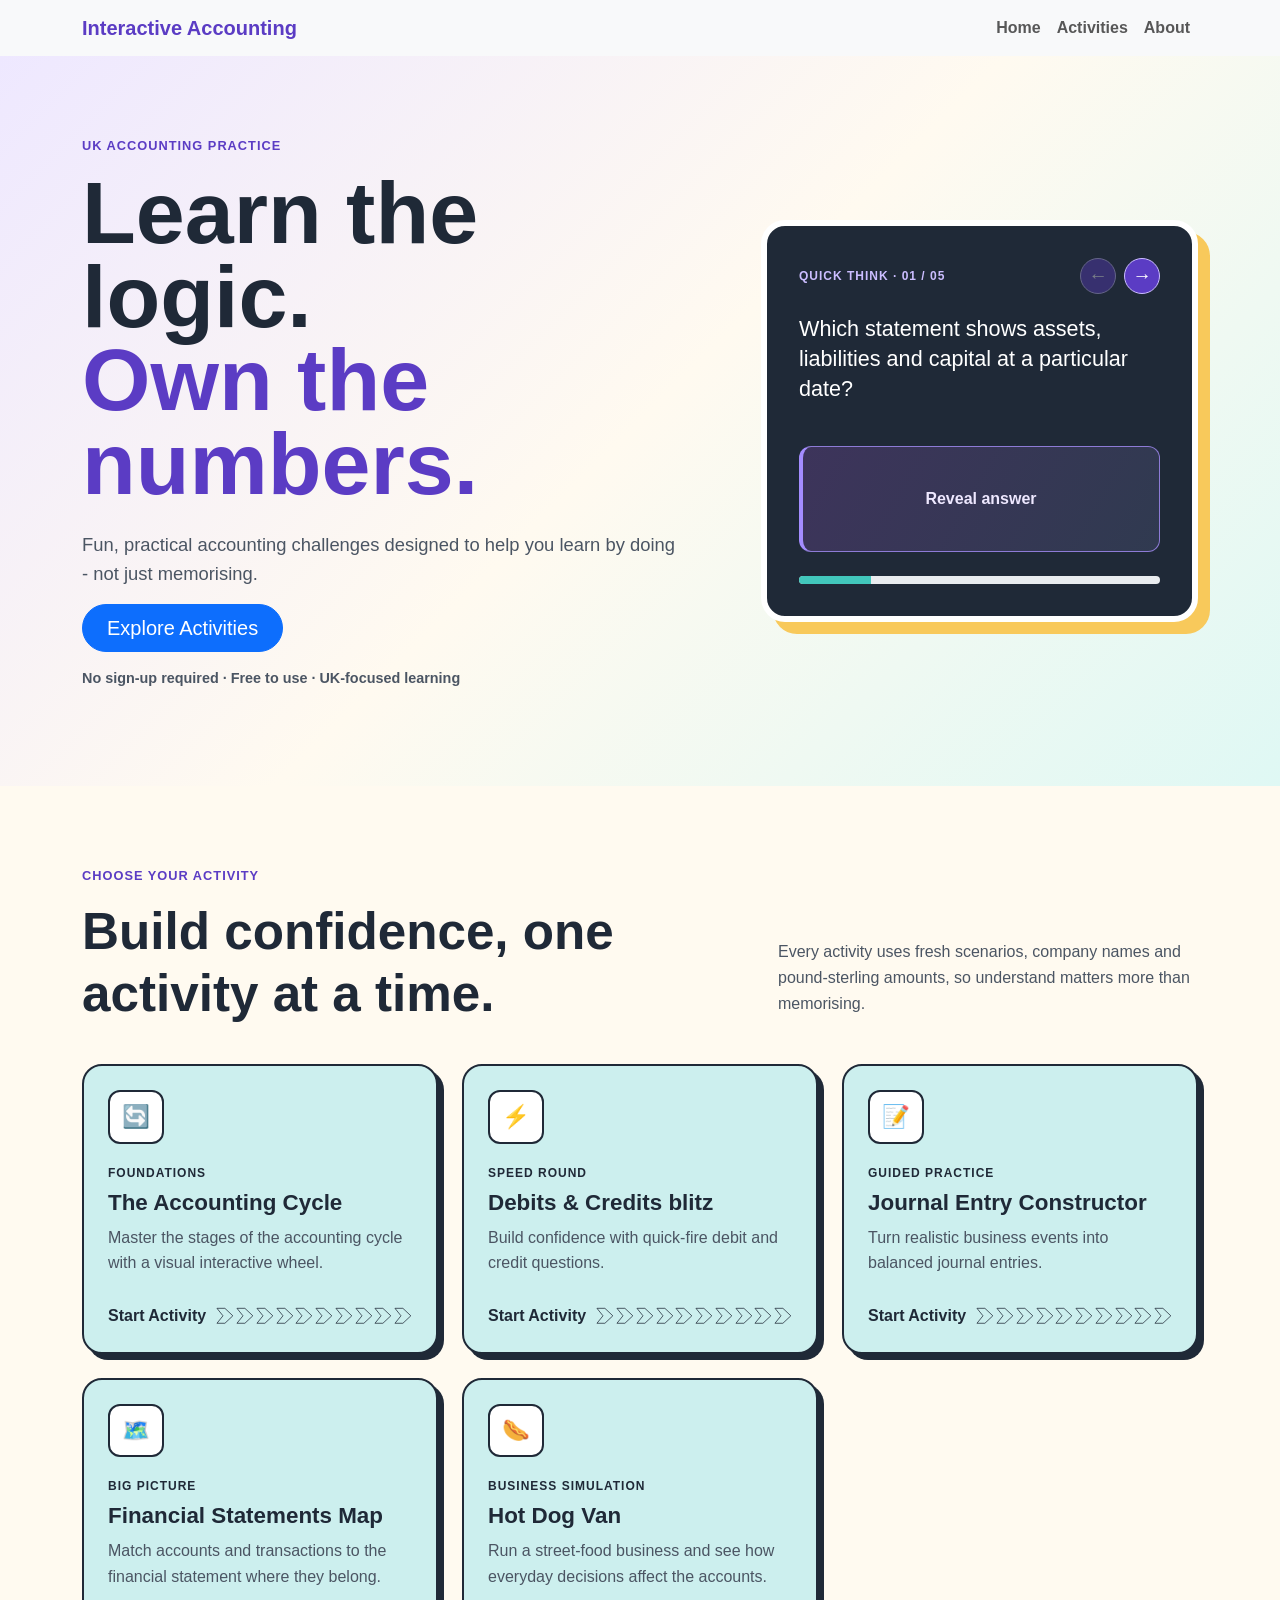
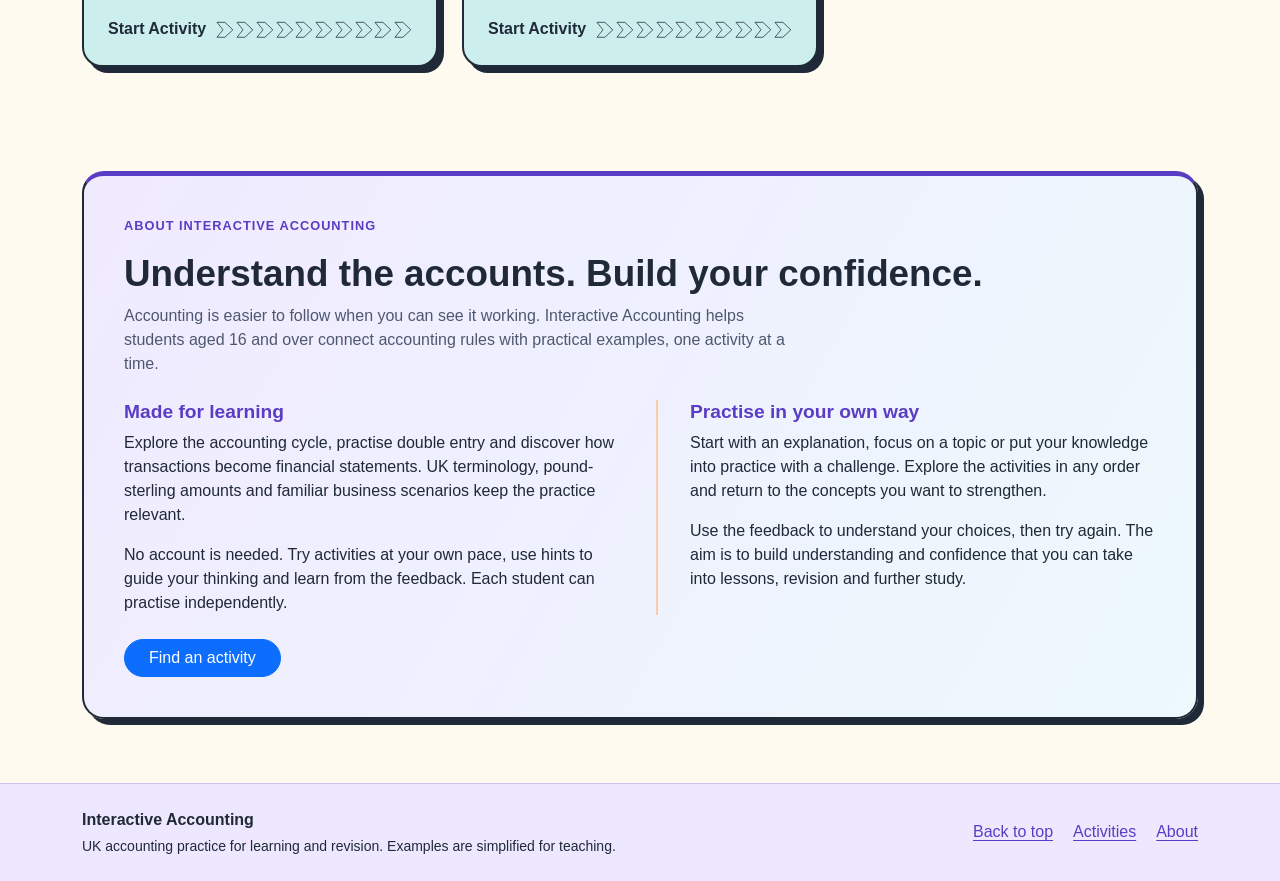
==== commit fe998396: "add student-focused About section and homepage footer" ====
--- a/index.html
+++ b/index.html
@@ -236,7 +236,65 @@
           </div>
         </div>
       </section>
+      <section class="about-section" id="about" aria-labelledby="about-title">
+        <div class="container">
+          <div class="about-panel">
+            <p class="hero-eyebrow">ABOUT INTERACTIVE ACCOUNTING</p>
+            <h2 id="about-title">Understand the accounts. Build your confidence.</h2>
+            <p class="about-intro">
+              Accounting is easier to follow when you can see it working.
+              Interactive Accounting helps students aged 16 and over connect
+              accounting rules with practical examples, one activity at a time.
+            </p>
+            <div class="about-details">
+              <div>
+                <h3>Made for learning</h3>
+                <p>
+                  Explore the accounting cycle, practise double entry and discover
+                  how transactions become financial statements. UK terminology,
+                  pound-sterling amounts and familiar business scenarios keep
+                  the practice relevant.
+                </p>
+                <p>
+                  No account is needed. Try activities at your own pace, use
+                  hints to guide your thinking and learn from the feedback.
+                  Each student can practise independently.
+                </p>
+              </div>
+              <div>
+                <h3>Practise in your own way</h3>
+                <p>
+                  Start with an explanation, focus on a topic or put your
+                  knowledge into practice with a challenge. Explore the
+                  activities in any order and return to the concepts you
+                  want to strengthen.
+                </p>
+                <p>
+                  Use the feedback to understand your choices, then try again.
+                  The aim is to build understanding and confidence that you
+                  can take into lessons, revision and further study.
+                </p>
+              </div>
+            </div>
+            <a class="btn btn-primary rounded-pill px-4" href="#activities">Find an activity</a>
+          </div>
+        </div>
+      </section>
     </main>
+
+    <footer class="site-footer">
+      <div class="container site-footer-content">
+        <div>
+          <p class="fw-bold mb-1">Interactive Accounting</p>
+          <p class="small mb-0">UK accounting practice for learning and revision. Examples are simplified for teaching.</p>
+        </div>
+        <nav aria-label="Footer navigation">
+          <a href="#home">Back to top</a>
+          <a href="#activities">Activities</a>
+          <a href="#about">About</a>
+        </nav>
+      </div>
+    </footer>
 
     <!-- Bootstrap JavaScript -->
     <script src="https://cdn.jsdelivr.net/npm/bootstrap@5.3.8/dist/js/bootstrap.bundle.min.js"></script>
--- a/css/styles.css
+++ b/css/styles.css
@@ -27,6 +27,31 @@
 }
 
 /* Hero Section */
+.about-section { padding: 24px 0 64px; scroll-margin-top: 24px; }
+.about-panel {
+  padding: clamp(24px, 4vw, 40px);
+  background: linear-gradient(120deg, #f0eaff, #edf9fc);
+  border: 2px solid #1f2937;
+  border-top: 5px solid #5b3cc4;
+  border-radius: 22px;
+  box-shadow: var(--panel-shadow);
+}
+.about-panel h2 { font-size: clamp(1.7rem, 3vw, 2.3rem); font-weight: 800; }
+.about-intro { max-width: 75ch; color: #4d5870; }
+.about-details { display: grid; grid-template-columns: repeat(2, minmax(0, 1fr)); gap: 32px; margin: 24px 0; }
+.about-details h3 { font-size: 1.2rem; font-weight: 750; color: #5b3cc4; }
+.about-details > div + div { border-left: 2px solid #ffcaa7; padding-left: 32px; }
+.about-details p:last-child { margin-bottom: 0; }
+.site-footer { padding: 24px 0; background: #eee8ff; border-top: 1px solid #cec3eb; color: #1f2937; }
+.site-footer-content { display: flex; justify-content: space-between; align-items: center; gap: 24px; }
+.site-footer nav { display: flex; flex-wrap: wrap; gap: 12px 20px; flex-shrink: 0; }
+.site-footer a { color: #5b3cc4; text-underline-offset: 3px; }
+@media (max-width: 767px) {
+  .site-footer-content { flex-direction: column; align-items: flex-start; }
+  .about-details { grid-template-columns: minmax(0, 1fr); gap: 24px; }
+  .about-details > div + div { border-left: 0; border-top: 2px solid #ffcaa7; padding: 24px 0 0; }
+}
+
 .hero-section {
     padding: 80px 0;
     background: linear-gradient(135deg, #eee8ff, #fffaf0, #dff8f4);
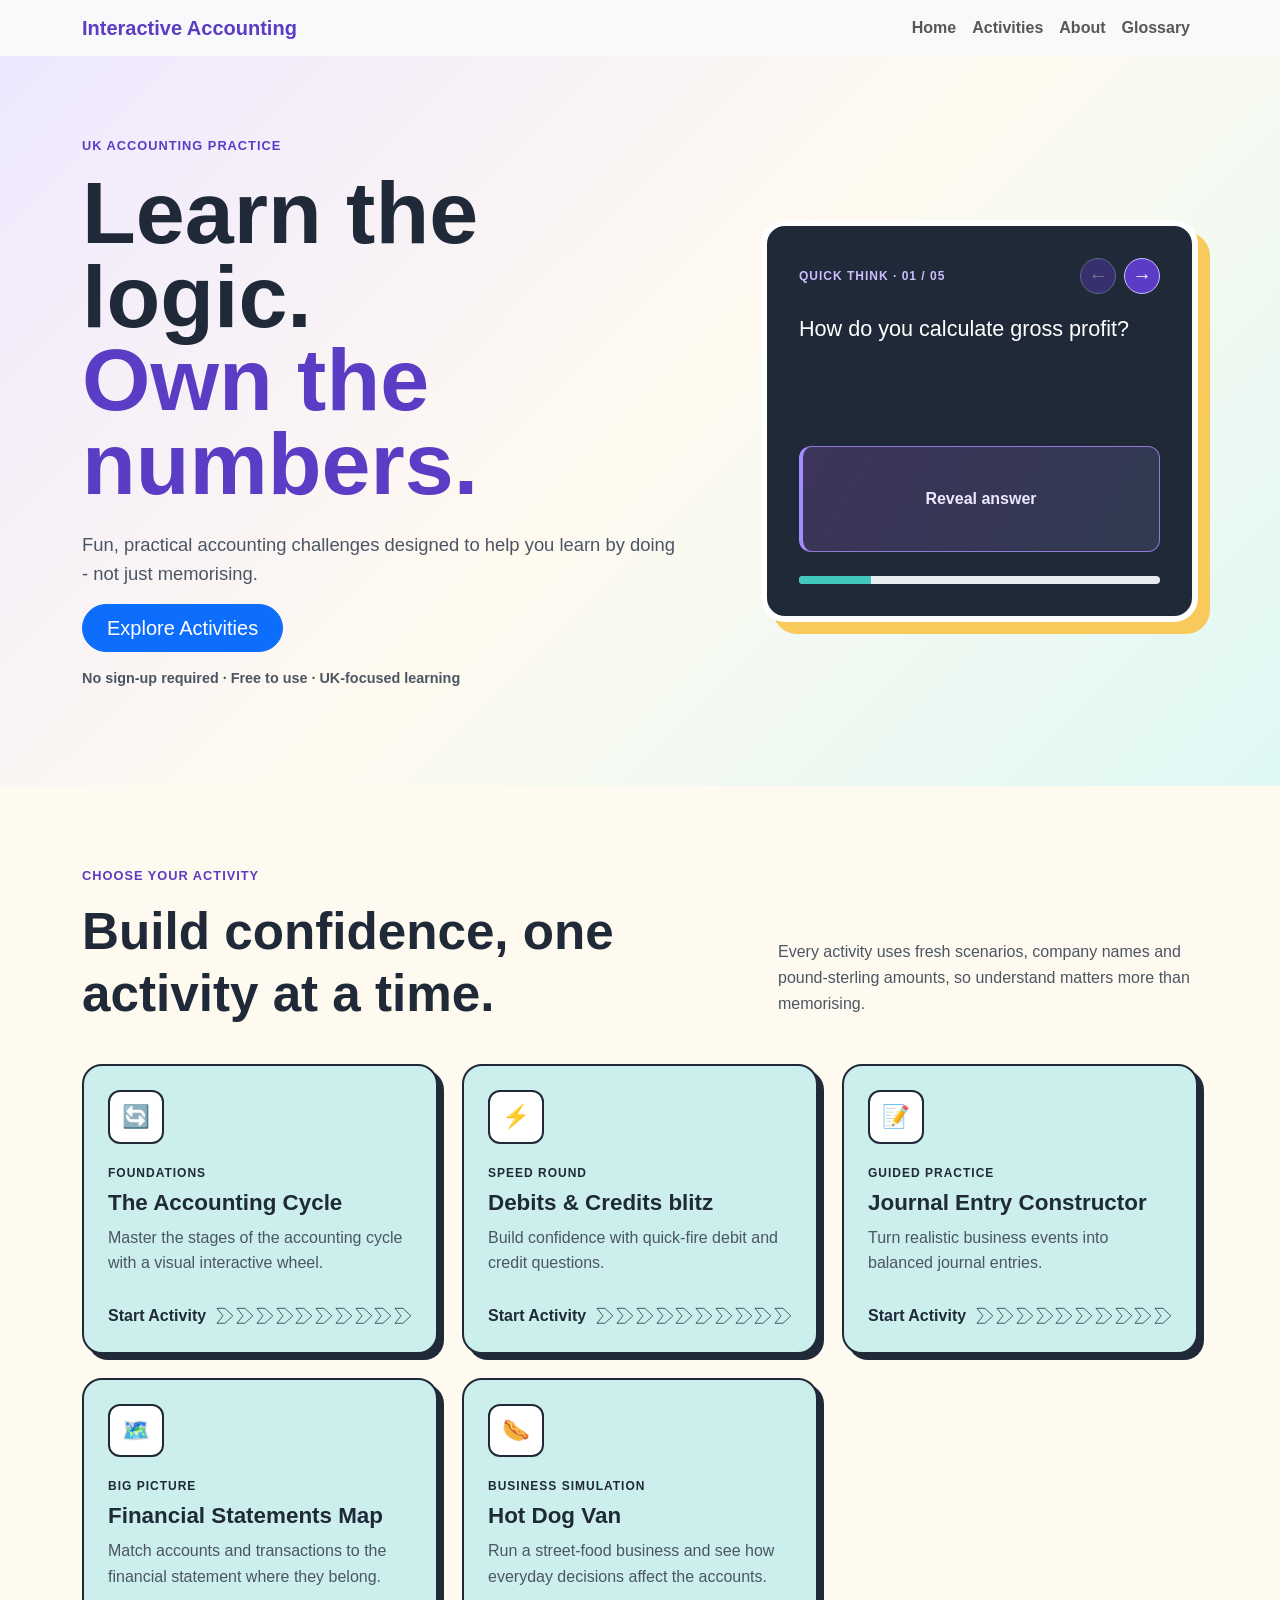
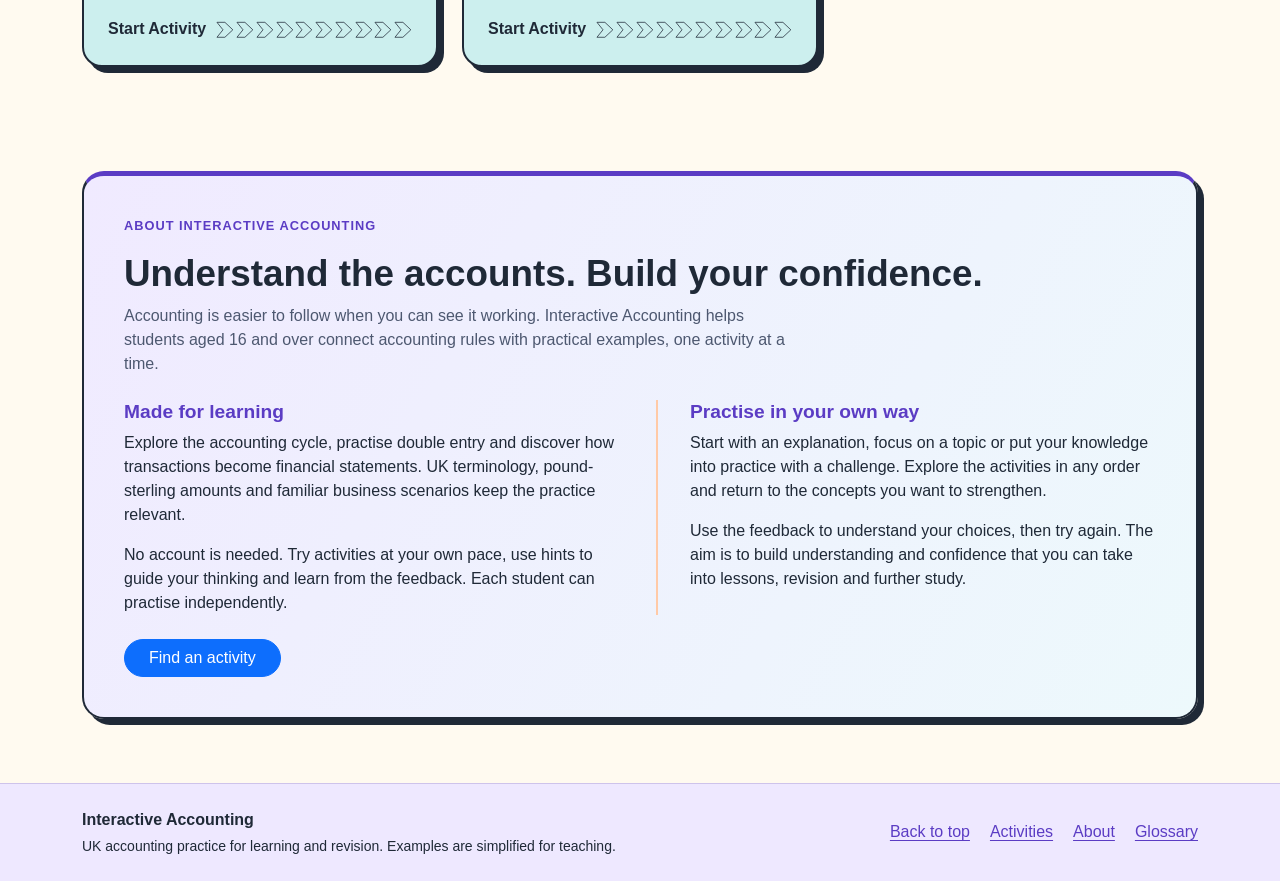
==== commit 3fab1287: "Add searchable accounting glossary and back-to-top navigation" ====
--- a/index.html
+++ b/index.html
@@ -17,7 +17,7 @@
     <link rel="stylesheet" href="css/styles.css" />
   </head>
 
-  <body>
+  <body class="site-page">
     <header>
       <nav class="navbar navbar-expand-md navbar-light bg-light">
         <div class="container">
@@ -47,6 +47,9 @@
               </li>
               <li class="nav-item">
                 <a class="nav-link" href="#about">About</a>
+              </li>
+              <li class="nav-item">
+                <a class="nav-link" href="glossary.html">Glossary</a>
               </li>
             </ul>
           </div>
@@ -292,6 +295,7 @@
           <a href="#home">Back to top</a>
           <a href="#activities">Activities</a>
           <a href="#about">About</a>
+          <a href="glossary.html">Glossary</a>
         </nav>
       </div>
     </footer>
--- a/css/styles.css
+++ b/css/styles.css
@@ -42,10 +42,69 @@
 .about-details h3 { font-size: 1.2rem; font-weight: 750; color: #5b3cc4; }
 .about-details > div + div { border-left: 2px solid #ffcaa7; padding-left: 32px; }
 .about-details p:last-child { margin-bottom: 0; }
+.site-page { display: flex; flex-direction: column; min-height: 100vh; min-height: 100dvh; }
+.site-page > main { flex: 1 0 auto; }
+.site-page > header,
+.site-page > footer { flex-shrink: 0; }
 .site-footer { padding: 24px 0; background: #eee8ff; border-top: 1px solid #cec3eb; color: #1f2937; }
 .site-footer-content { display: flex; justify-content: space-between; align-items: center; gap: 24px; }
 .site-footer nav { display: flex; flex-wrap: wrap; gap: 12px 20px; flex-shrink: 0; }
 .site-footer a { color: #5b3cc4; text-underline-offset: 3px; }
+.glossary-page { padding: 32px 0 64px; background: linear-gradient(135deg, #eee8ff, #fffaf0 45%, #dff8f4); }
+.glossary-page h1 { font-size: clamp(2rem, 4vw, 2.7rem); font-weight: 800; }
+.glossary-search-panel,
+.glossary-card,
+.glossary-empty { border: 2px solid #1f2937; border-radius: 20px; padding: 24px; box-shadow: var(--panel-shadow); }
+.glossary-search-panel { background: #cceef0; color: #1f2937; border-top: 5px solid #5b3cc4; margin-bottom: 28px; }
+.glossary-search-panel h2 { color: #5b3cc4; }
+.glossary-search-panel #glossary-count { color: #4d5870; }
+.glossary-search-panel #glossary-clear { color: #5b3cc4; border-color: #5b3cc4; }
+.glossary-search-panel #glossary-clear:hover:not(:disabled) { background: #ffcaa7; color: #1f2937; border-color: #9b5d36; }
+.glossary-search-panel #glossary-clear:disabled { opacity: 0.6; }
+.glossary-search-controls { display: flex; gap: 12px; }
+.glossary-search-controls .form-control { min-width: 0; }
+.glossary-search-controls .btn { flex-shrink: 0; }
+.glossary-grid { display: grid; grid-template-columns: repeat(2, minmax(0, 1fr)); gap: 24px; }
+.glossary-card { background: white; min-width: 0; overflow-wrap: anywhere; }
+.glossary-card h2 { font-size: 1.3rem; font-weight: 750; color: #5b3cc4; }
+.glossary-card p { line-height: 1.6; }
+.glossary-example { background: #fff0e5; border-left: 3px solid #f3a56f; border-radius: 8px; padding: 12px; margin-bottom: 0; }
+.glossary-empty { background: white; }
+.back-top-button {
+  position: fixed;
+  right: max(20px, calc((100vw - 1320px) / 4 - 32px), env(safe-area-inset-right));
+  bottom: max(32px, env(safe-area-inset-bottom));
+  z-index: 100;
+  display: grid;
+  place-items: center;
+  width: 64px;
+  height: 64px;
+  border: 2px solid #1f2937;
+  border-radius: 50%;
+  background: #5b3cc4;
+  color: white;
+  box-shadow: 3px 3px 0 #1f2937;
+  font-size: 2.2rem;
+  line-height: 1;
+  cursor: pointer;
+}
+.back-top-button[hidden] { display: none; }
+.back-top-button:hover { background: #ffcaa7; color: #1f2937; }
+.back-top-button:focus-visible { outline: 3px solid #f3a56f; outline-offset: 4px; }
+@media (min-width: 1200px) and (max-width: 1399px) {
+  .back-top-button { right: max(20px, calc((100vw - 1140px) / 4 - 32px)); }
+}
+@media (min-width: 992px) and (max-width: 1199px) {
+  .back-top-button { right: max(20px, calc((100vw - 960px) / 4 - 32px)); }
+}
+@media (max-width: 767px) {
+  .back-top-button { width: 56px; height: 56px; right: max(16px, env(safe-area-inset-right)); bottom: max(20px, env(safe-area-inset-bottom)); }
+}
+.glossary-page :focus-visible { outline: 3px solid #5b3cc4; outline-offset: 3px; }
+@media (max-width: 767px) {
+  .glossary-grid { grid-template-columns: minmax(0, 1fr); }
+  .glossary-search-controls { flex-direction: column; }
+}
 @media (max-width: 767px) {
   .site-footer-content { flex-direction: column; align-items: flex-start; }
   .about-details { grid-template-columns: minmax(0, 1fr); gap: 24px; }
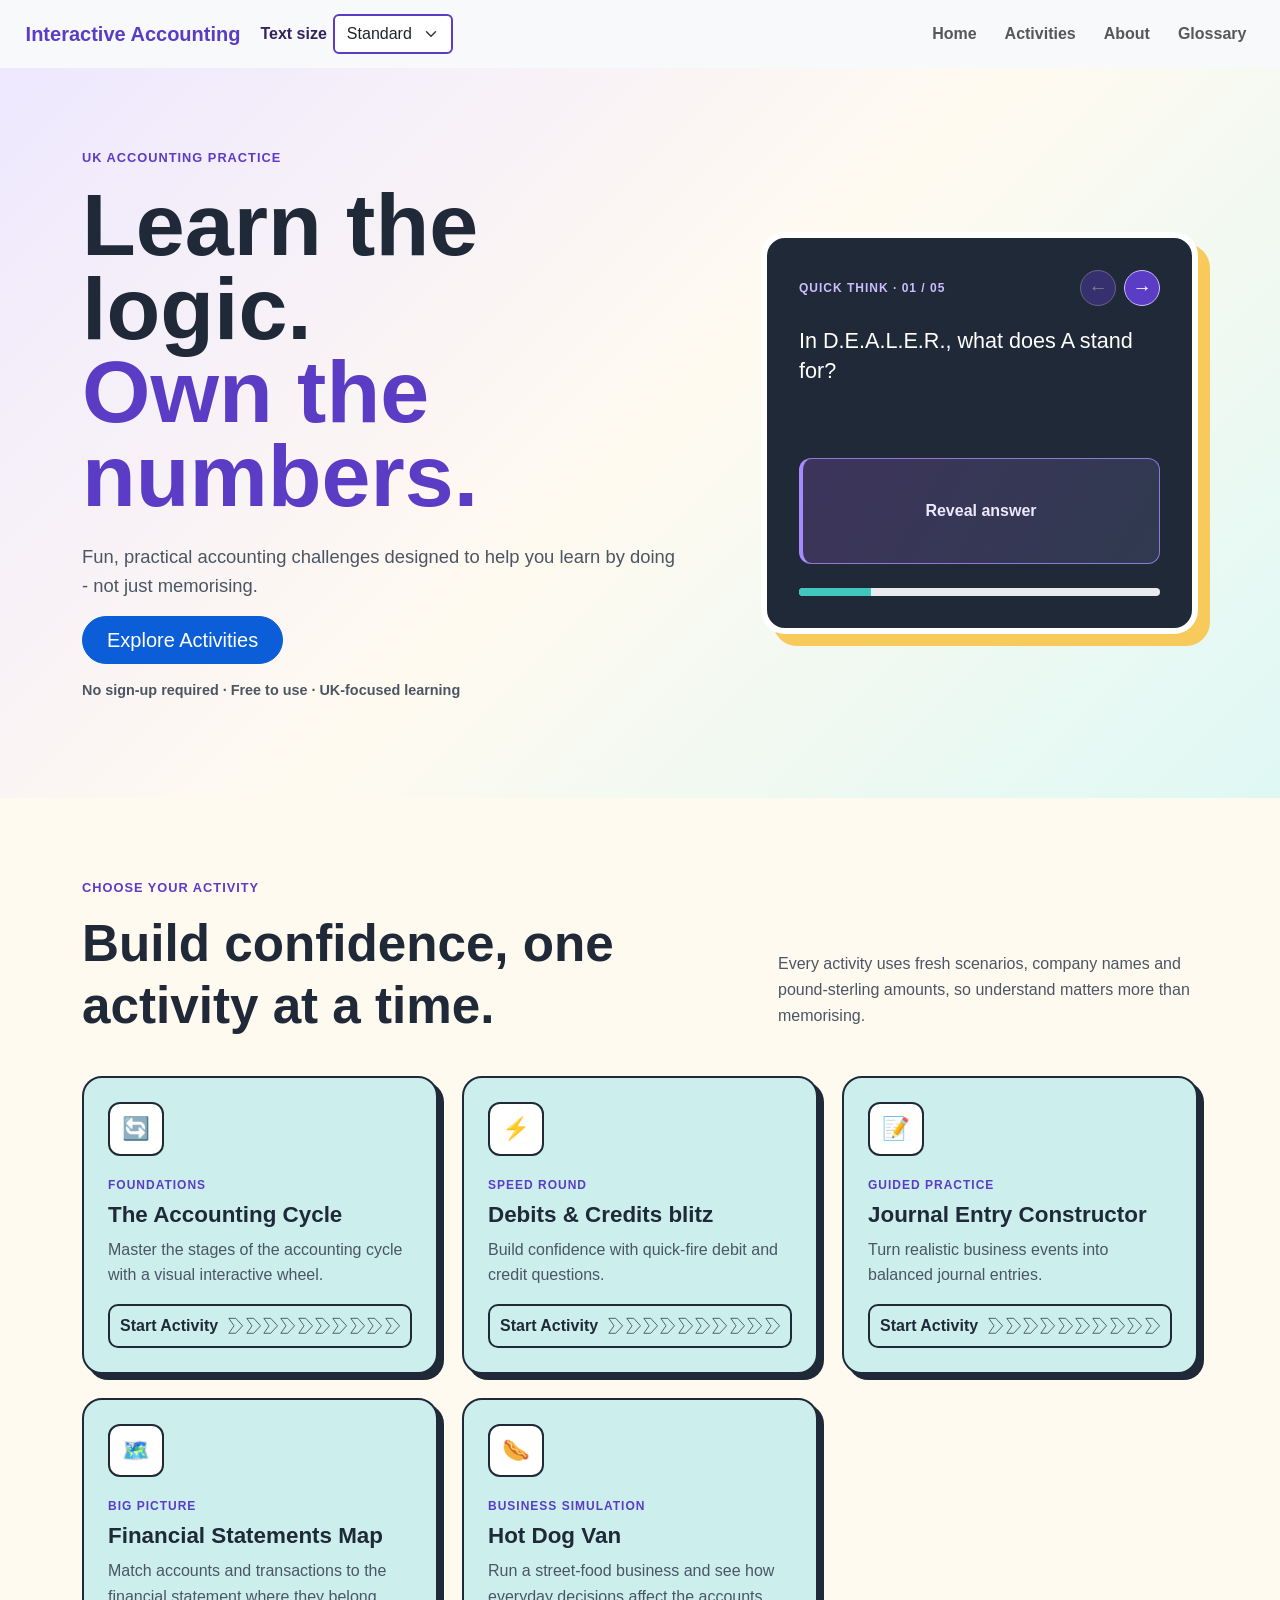
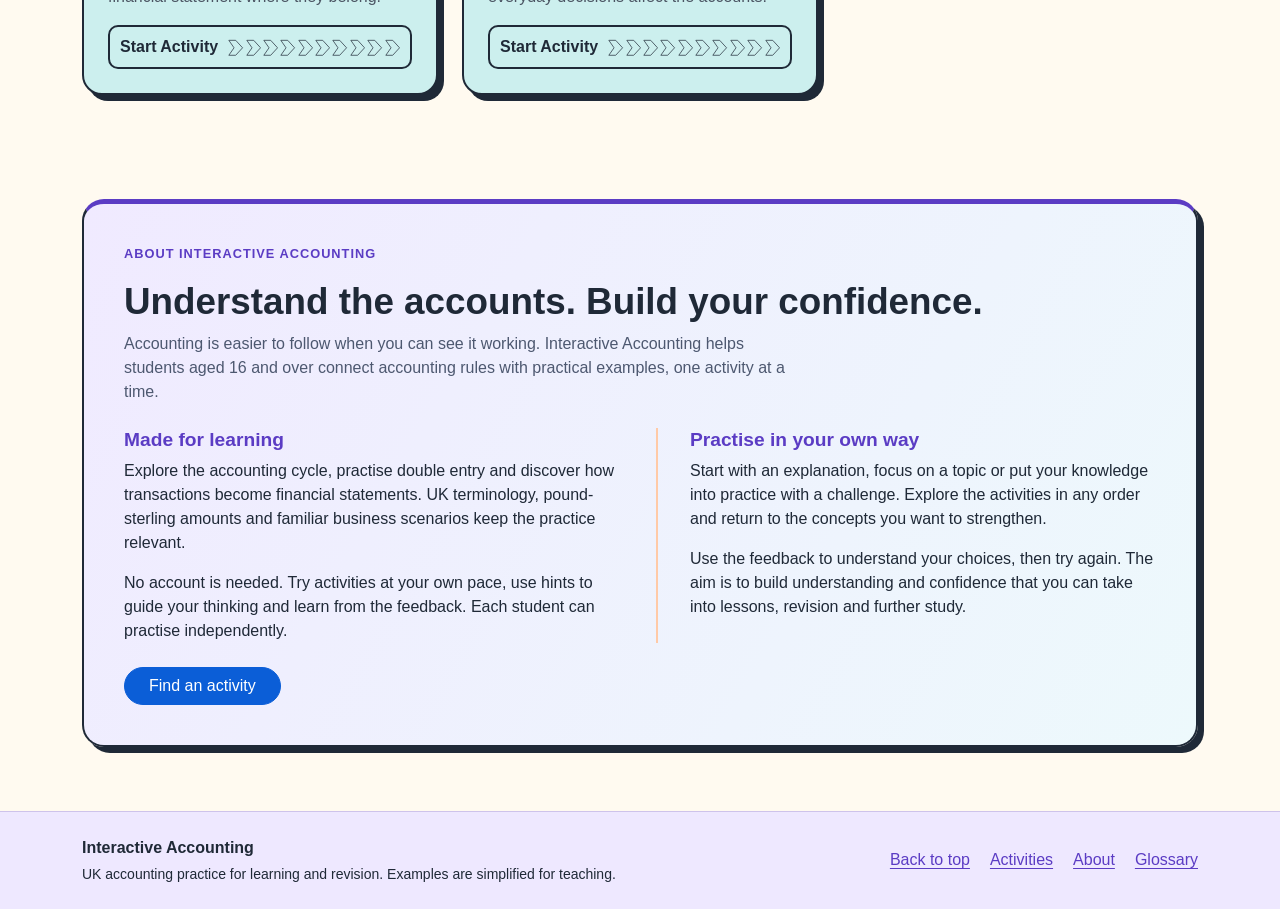
==== commit 1eae96d7: "Improve text sizing, responsive layouts and colour accessibility" ====
--- a/index.html
+++ b/index.html
@@ -15,6 +15,7 @@
 
     <!-- Custom CSS -->
     <link rel="stylesheet" href="css/styles.css" />
+    <script src="js/accessibility.js"></script>
   </head>
 
   <body class="site-page">
--- a/css/styles.css
+++ b/css/styles.css
@@ -36,10 +36,10 @@
   border-radius: 22px;
   box-shadow: var(--panel-shadow);
 }
-.about-panel h2 { font-size: clamp(1.7rem, 3vw, 2.3rem); font-weight: 800; }
+.about-panel h2 { font-size: max(var(--reading-min, 0px), clamp(1.7rem, 3vw, 2.3rem)); font-weight: 800; }
 .about-intro { max-width: 75ch; color: #4d5870; }
 .about-details { display: grid; grid-template-columns: repeat(2, minmax(0, 1fr)); gap: 32px; margin: 24px 0; }
-.about-details h3 { font-size: 1.2rem; font-weight: 750; color: #5b3cc4; }
+.about-details h3 { font-size: max(var(--reading-min, 0px), 1.2rem); font-weight: 750; color: #5b3cc4; }
 .about-details > div + div { border-left: 2px solid #ffcaa7; padding-left: 32px; }
 .about-details p:last-child { margin-bottom: 0; }
 .site-page { display: flex; flex-direction: column; min-height: 100vh; min-height: 100dvh; }
@@ -51,7 +51,7 @@
 .site-footer nav { display: flex; flex-wrap: wrap; gap: 12px 20px; flex-shrink: 0; }
 .site-footer a { color: #5b3cc4; text-underline-offset: 3px; }
 .glossary-page { padding: 32px 0 64px; background: linear-gradient(135deg, #eee8ff, #fffaf0 45%, #dff8f4); }
-.glossary-page h1 { font-size: clamp(2rem, 4vw, 2.7rem); font-weight: 800; }
+.glossary-page h1 { font-size: max(var(--reading-min, 0px), clamp(2rem, 4vw, 2.7rem)); font-weight: 800; }
 .glossary-search-panel,
 .glossary-card,
 .glossary-empty { border: 2px solid #1f2937; border-radius: 20px; padding: 24px; box-shadow: var(--panel-shadow); }
@@ -66,10 +66,16 @@
 .glossary-search-controls .btn { flex-shrink: 0; }
 .glossary-grid { display: grid; grid-template-columns: repeat(2, minmax(0, 1fr)); gap: 24px; }
 .glossary-card { background: white; min-width: 0; overflow-wrap: anywhere; }
-.glossary-card h2 { font-size: 1.3rem; font-weight: 750; color: #5b3cc4; }
+.glossary-card h2 { font-size: max(var(--reading-min, 0px), 1.3rem); font-weight: 750; color: #5b3cc4; }
 .glossary-card p { line-height: 1.6; }
 .glossary-example { background: #fff0e5; border-left: 3px solid #f3a56f; border-radius: 8px; padding: 12px; margin-bottom: 0; }
 .glossary-empty { background: white; }
+#glossary-account-dialog { width: min(600px, calc(100vw - 32px)); max-height: 85dvh; overflow: auto; padding: 24px; border: 2px solid #1f2937; border-radius: 20px; background: white; }
+#glossary-account-dialog::backdrop { background: #1f293799; }
+.glossary-t-account { display: grid; grid-template-columns: repeat(2, minmax(0, 1fr)); border-top: 3px solid #1f2937; margin-top: 20px; }
+.glossary-t-account > div { padding: 16px 12px; }
+.glossary-t-account > div + div { border-left: 2px solid #1f2937; }
+.glossary-increase { background: #dff8f4; border-radius: 8px; padding: 8px; font-weight: 700; color: #14523c; }
 .back-top-button {
   position: fixed;
   right: max(20px, calc((100vw - 1320px) / 4 - 32px), env(safe-area-inset-right));
@@ -84,7 +90,7 @@
   background: #5b3cc4;
   color: white;
   box-shadow: 3px 3px 0 #1f2937;
-  font-size: 2.2rem;
+  font-size: max(var(--reading-min, 0px), 2.2rem);
   line-height: 1;
   cursor: pointer;
 }
@@ -119,13 +125,13 @@
 
 .hero-eyebrow {
     color: #5b3cc4;
-    font-size: 0.8rem;
+    font-size: max(var(--reading-min, 0px), 0.8rem);
     font-weight: 700;
     letter-spacing: 1px;
 }
 
 .hero-section h1 {
-    font-size: clamp(3rem, 7vw, 5.5rem);
+    font-size: max(var(--reading-min, 0px), clamp(3rem, 7vw, 5.5rem));
     font-weight: 800;
     line-height: 0.95;
     margin-bottom: 24px;
@@ -137,14 +143,14 @@
 
 .hero-text {
     color: #4b5563;
-    font-size: 1.15rem;
+    font-size: max(var(--reading-min, 0px), 1.15rem);
     line-height: 1.6;
     max-width: 600px;
 }
 
 .hero-note {
     color: #4b5563;
-    font-size: 0.9rem;
+    font-size: max(var(--reading-min, 0px), 0.9rem);
     font-weight: 600;
     margin-top: 16px;
 }
@@ -160,13 +166,13 @@
 
 .preview-label {
     color: #cbbdff;
-    font-size: 0.75rem;
+    font-size: max(var(--reading-min, 0px), 0.75rem);
     font-weight: 700;
     letter-spacing: 1px;
 }
 
 .question-preview h2 {
-    font-size: 1.5rem;
+    font-size: max(var(--reading-min, 0px), 1.5rem);
     line-height: 1.4;
     margin: 40px 0;
 }
@@ -201,7 +207,7 @@
 }
 
 .section-heading h2 {
-    font-size: clamp(2rem, 4vw, 3.5rem);
+    font-size: max(var(--reading-min, 0px), clamp(2rem, 4vw, 3.5rem));
     font-weight: 800;
 }
 
@@ -224,19 +230,19 @@
     border: 2px solid #1f2937;
     border-radius: 12px;
     display: inline-block;
-    font-size: 1.4rem;
+    font-size: max(var(--reading-min, 0px), 1.4rem);
     padding: 8px 12px;
 }
 
 .activity-type {
-    font-size: 0.75rem;
+    font-size: max(var(--reading-min, 0px), 0.75rem);
     font-weight: 700;
     letter-spacing: 1px;
     margin: 20px 0 8px;
 }
 
 .activity-card h3 {
-    font-size: 1.4rem;
+    font-size: max(var(--reading-min, 0px), 1.4rem);
     font-weight: 800;
 }
 
@@ -311,6 +317,7 @@
 }
 
 .activity-card .activity-link > span:first-child { flex-shrink: 0; }
+.activity-card .activity-link { border: 2px solid #1f2937; border-radius: 10px; padding: 8px 10px; }
 
 .activity-card .activity-link:focus-visible {
   outline: 3px solid #5b3cc4;
@@ -352,7 +359,7 @@
 .question-preview #quick-think-question {
   margin: 20px 0;
   min-height: 7rem;
-  font-size: 1.35rem;
+  font-size: max(var(--reading-min, 0px), 1.35rem);
 }
 
 .question-preview .preview-answer {
@@ -360,7 +367,7 @@
 }
 
 .quick-think-toolbar { display: flex; flex-wrap: wrap; align-items: center; justify-content: space-between; gap: 8px; }
-.quick-think-arrow { background: #5b3cc4; color: white; border: 1px solid #cbbdff; border-radius: 50%; width: 36px; height: 36px; font-size: 1.2rem; }
+.quick-think-arrow { background: #5b3cc4; color: white; border: 1px solid #cbbdff; border-radius: 50%; width: 36px; height: 36px; font-size: max(var(--reading-min, 0px), 1.2rem); }
 .quick-think-arrow:disabled { opacity: 0.4; }
 .quick-think-arrow:focus-visible, .quick-think-answer:focus-visible { outline: 3px solid #cbbdff; outline-offset: 3px; }
 .quick-think-answer {
@@ -426,14 +433,14 @@
 }
 
 .game-intro h1 {
-    font-size: clamp(2.5rem, 6vw, 4.5rem);
+    font-size: max(var(--reading-min, 0px), clamp(2.5rem, 6vw, 4.5rem));
     font-weight: 800;
 }
 
 .game-intro > p {
     color: #4b5563;
     line-height: 1.6;
-    font-size: 1.15rem;
+    font-size: max(var(--reading-min, 0px), 1.15rem);
 }
 
 .game-panel {
@@ -447,7 +454,7 @@
 
 .game-status {
   display: flex;
-  font-size: 0.75rem;
+  font-size: max(var(--reading-min, 0px), 0.75rem);
   font-weight: 700;
   justify-content: space-between;
   letter-spacing: 1px;
@@ -459,7 +466,7 @@
 
 .question-amount {
   color: #4b5563;
-  font-size: 1.1rem;
+  font-size: max(var(--reading-min, 0px), 1.1rem);
   font-weight: 700;
 }
 
@@ -475,7 +482,7 @@
   border: 2px solid #1f2937;
   border-radius: 12px;
   color: #1f2937;
-  font-size: 1.1rem;
+  font-size: max(var(--reading-min, 0px), 1.1rem);
   font-weight: 700;
   padding: 16px;
 }
@@ -535,19 +542,19 @@
 }
 
 .result-screen h2 {
-  font-size: clamp(2rem, 5vw, 3.5rem);
+  font-size: max(var(--reading-min, 0px), clamp(2rem, 5vw, 3.5rem));
   font-weight: 800;
 }
 
 .result-score {
-  font-size: 2rem;
+  font-size: max(var(--reading-min, 0px), 2rem);
   font-weight: 800;
   margin-bottom: 0;
 }
 
 .result-percentage {
   color: #5b3cc4;
-  font-size: 4rem;
+  font-size: max(var(--reading-min, 0px), 4rem);
   font-weight: 800;
   line-height: 1;
 }
@@ -557,12 +564,12 @@
 }
 
 /* Accounting Cycle */
-.blitz-page h1 { font-size: clamp(1.6rem, 3vw, 2.4rem); }
+.blitz-page h1 { font-size: max(var(--reading-min, 0px), clamp(1.6rem, 3vw, 2.4rem)); }
 .blitz-panel { background: #eee8ff; border: 2px solid #1f2937; border-radius: 20px; padding: clamp(18px, 3vw, 28px); }
 .blitz-panel[hidden] { display: none; }
 .blitz-status { display: flex; flex-wrap: wrap; justify-content: center; gap: 24px; margin-top: 12px; font-weight: 700; color: #5b3cc4; }
 .blitz-clock { max-width: 600px; margin: 16px auto 0; text-align: center; }
-.blitz-clock #blitz-timer { display: block; font-size: clamp(2.8rem, 6vw, 4rem); line-height: 1.1; color: #452b9e; font-variant-numeric: tabular-nums; }
+.blitz-clock #blitz-timer { display: block; font-size: max(var(--reading-min, 0px), clamp(2.8rem, 6vw, 4rem)); line-height: 1.1; color: #452b9e; font-variant-numeric: tabular-nums; }
 .blitz-clock .quiz-progress { margin-top: 12px; height: 12px; }
 .blitz-clock .progress-bar { background: #5b3cc4; }
 .blitz-result-summary { background: #382463; color: white; border-radius: 16px; padding: clamp(20px, 4vw, 36px); text-align: center; margin-bottom: 24px; }
@@ -571,7 +578,7 @@
 .blitz-replay { display: flex; justify-content: center; padding-top: 24px; }
 .blitz-replay .btn { background: #5b3cc4; border-color: #5b3cc4; border-radius: 30px; min-width: 220px; padding: 14px 32px; font-weight: 700; }
 .blitz-replay .btn:hover { background: #452b9e; border-color: #452b9e; }
-.blitz-account { margin: 24px 0 8px; font-size: clamp(1.5rem, 3vw, 2.2rem); }
+.blitz-account { margin: 24px 0 8px; font-size: max(var(--reading-min, 0px), clamp(1.5rem, 3vw, 2.2rem)); }
 .blitz-question-panel {
   text-align: center;
   background: white;
@@ -581,10 +588,11 @@
   margin-top: 18px;
 }
 .blitz-question-panel .blitz-account { margin-top: 0; }
-.blitz-question-panel .question-amount { color: #452b9e; font-size: 1.3rem; margin-bottom: 8px; }
+.blitz-question-panel .question-amount { color: #452b9e; font-size: max(var(--reading-min, 0px), clamp(1.5rem, 3vw, 2.2rem)); margin-bottom: 8px; }
+.journal-actions #new-transaction { margin-left: auto; order: 1; }
 .blitz-page .answer-button { background: #5b3cc4; color: white; }
 .blitz-page .answer-button:hover { background: #452b9e; }
-.blitz-page .answer-button small { display: block; font-size: 0.8rem; margin-top: 4px; }
+.blitz-page .answer-button small { display: block; font-size: max(var(--reading-min, 0px), 0.8rem); margin-top: 4px; }
 .blitz-answer-area { position: relative; }
 .blitz-freeze-overlay {
   position: absolute;
@@ -609,7 +617,7 @@
 .blitz-review-layout li > strong { display: block; margin-bottom: 10px; }
 .blitz-page #result-screen { position: relative; overflow: hidden; }
 .blitz-celebration { position: absolute; inset: 0; pointer-events: none; overflow: hidden; }
-.blitz-celebration span { position: absolute; left: var(--party-left); top: -40px; font-size: 1.5rem; animation: blitz-party 3s var(--party-delay) ease-out both; }
+.blitz-celebration span { position: absolute; left: var(--party-left); top: -40px; font-size: max(var(--reading-min, 0px), 1.5rem); animation: blitz-party 3s var(--party-delay) ease-out both; }
 @keyframes blitz-party { from { transform: translateY(-20px) rotate(0deg); opacity: 1; } to { transform: translateY(420px) rotate(200deg); opacity: 0; } }
 @media (max-width: 767px) { .blitz-review-layout { grid-template-columns: 1fr; } }
 @media (prefers-reduced-motion: reduce) {
@@ -661,7 +669,7 @@
 }
 
 .workspace-heading h1 {
-  font-size: clamp(1.8rem, 3vw, 2.6rem);
+  font-size: max(var(--reading-min, 0px), clamp(1.8rem, 3vw, 2.6rem));
   font-weight: 800;
   margin-bottom: 8px;
 }
@@ -689,13 +697,13 @@
 
 .stage-tile span {
   color: #5b3cc4;
-  font-size: 0.75rem;
+  font-size: max(var(--reading-min, 0px), 0.75rem);
   font-weight: 800;
   letter-spacing: 1px;
 }
 
 .stage-tile h2 {
-  font-size: clamp(0.75rem, 1.2vw, 0.95rem);
+  font-size: max(var(--reading-min, 0px), clamp(0.75rem, 1.2vw, 0.95rem));
   font-weight: 800;
   line-height: 1.25;
   margin: 6px 0 0;
@@ -725,7 +733,7 @@
 
 .wheel-labels text {
   fill: #1f2937;
-  font-size: 24px;
+  font-size: max(var(--reading-min, 0px), 24px);
   font-weight: 800;
   text-anchor: middle;
 }
@@ -742,13 +750,13 @@
 }
 
 .wheel-core-step {
-  font-size: 24px;
+  font-size: max(var(--reading-min, 0px), 24px);
   letter-spacing: 2px;
 }
 
 .wheel-core-number {
   fill: #ffe28a;
-  font-size: 34px;
+  font-size: max(var(--reading-min, 0px), 34px);
 }
 
 .wheel-instruction {
@@ -767,7 +775,7 @@
   border-radius: 50%;
   color: white;
   display: flex;
-  font-size: 1.25rem;
+  font-size: max(var(--reading-min, 0px), 1.25rem);
   font-weight: 800;
   height: 48px;
   justify-content: center;
@@ -776,12 +784,12 @@
 }
 
 .step-detail-panel h2 {
-  font-size: clamp(1.5rem, 2.3vw, 2.25rem);
+  font-size: max(var(--reading-min, 0px), clamp(1.5rem, 2.3vw, 2.25rem));
   font-weight: 800;
 }
 
 .step-detail-panel h3 {
-  font-size: 1rem;
+  font-size: max(var(--reading-min, 0px), 1rem);
   font-weight: 800;
   margin-top: 28px;
 }
@@ -795,14 +803,14 @@
 
 .detail-output span {
   display: block;
-  font-size: 0.7rem;
+  font-size: max(var(--reading-min, 0px), 0.7rem);
   font-weight: 800;
   letter-spacing: 1px;
   margin-bottom: 4px;
 }
 
 .detail-output strong {
-  font-size: 0.9rem;
+  font-size: max(var(--reading-min, 0px), 0.9rem);
 }
 
 @media (max-width: 1100px) {
@@ -881,7 +889,7 @@
 }
 
 .wheel-labels .completed-label {
-  font-size: 15px;
+  font-size: max(var(--reading-min, 0px), 15px);
 }
 
 .stage-tile {
@@ -981,7 +989,7 @@
 }
 
 .cycle-tile-tray h1 {
-  font-size: clamp(2rem, 3vw, 3rem);
+  font-size: max(var(--reading-min, 0px), clamp(2rem, 3vw, 3rem));
   font-weight: 800;
   line-height: 1;
   margin-bottom: 12px;
@@ -1006,7 +1014,7 @@
   border-radius: 12px;
   color: #1f2937;
   cursor: grab;
-  font-size: clamp(0.78rem, 1.25vw, 0.98rem);
+  font-size: max(var(--reading-min, 0px), clamp(0.78rem, 1.25vw, 0.98rem));
   font-weight: 800;
   min-height: 78px;
   overflow-wrap: anywhere;
@@ -1063,7 +1071,7 @@
   color: #1f2937;
   cursor: not-allowed;
   display: flex;
-  font-size: clamp(1rem, 2.5vw, 1.8rem);
+  font-size: max(var(--reading-min, 0px), clamp(1rem, 2.5vw, 1.8rem));
   font-weight: 900;
   height: 14%;
   justify-content: center;
@@ -1156,14 +1164,14 @@
 
 .cycle-counter span,
 .cycle-counter small {
-  font-size: clamp(0.6rem, 1.4vw, 0.85rem);
+  font-size: max(var(--reading-min, 0px), clamp(0.6rem, 1.4vw, 0.85rem));
   font-weight: 800;
   letter-spacing: 0.12em;
 }
 
 .cycle-counter strong {
   color: #ffe28a;
-  font-size: clamp(2.6rem, 7vw, 5rem);
+  font-size: max(var(--reading-min, 0px), clamp(2.6rem, 7vw, 5rem));
   line-height: 1;
 }
 
@@ -1194,7 +1202,7 @@
   border-radius: 50%;
   color: white;
   display: flex;
-  font-size: 1.2rem;
+  font-size: max(var(--reading-min, 0px), 1.2rem);
   font-weight: 900;
   height: 48px;
   justify-content: center;
@@ -1203,12 +1211,12 @@
 }
 
 .cycle-details h2 {
-  font-size: clamp(1.5rem, 2.4vw, 2.2rem);
+  font-size: max(var(--reading-min, 0px), clamp(1.5rem, 2.4vw, 2.2rem));
   font-weight: 800;
 }
 
 .cycle-details h3 {
-  font-size: 1rem;
+  font-size: max(var(--reading-min, 0px), 1rem);
   font-weight: 800;
   margin-top: 24px;
 }
@@ -1222,7 +1230,7 @@
 
 .cycle-details .detail-output span {
   display: block;
-  font-size: 0.7rem;
+  font-size: max(var(--reading-min, 0px), 0.7rem);
   font-weight: 900;
   letter-spacing: 0.12em;
   margin-bottom: 4px;
@@ -1255,7 +1263,7 @@
 }
 
 .cycle-explorer-heading h1 {
-  font-size: clamp(2rem, 3.7vw, 3.35rem);
+  font-size: max(var(--reading-min, 0px), clamp(2rem, 3.7vw, 3.35rem));
   font-weight: 800;
   letter-spacing: -0.04em;
   margin-bottom: 8px;
@@ -1263,7 +1271,7 @@
 
 .cycle-explorer-heading > p:last-child {
   color: #59627b;
-  font-size: 1rem;
+  font-size: max(var(--reading-min, 0px), 1rem);
   margin: 0;
   max-width: 500px;
 }
@@ -1340,12 +1348,12 @@
 }
 
 .explorer-wheel-icon {
-  font-size: 25px;
+  font-size: max(var(--reading-min, 0px), 25px);
 }
 
 .explorer-wheel-text {
   font-family: Nunito, sans-serif;
-  font-size: 11px;
+  font-size: max(var(--reading-min, 0px), 11px);
   letter-spacing: 0.08em;
 }
 
@@ -1364,7 +1372,7 @@
 .explorer-wheel-core-total {
   fill: #d7ddec;
   font-family: Nunito, sans-serif;
-  font-size: 13px;
+  font-size: max(var(--reading-min, 0px), 13px);
   font-weight: 800;
   letter-spacing: 0.13em;
   text-anchor: middle;
@@ -1373,7 +1381,7 @@
 .explorer-wheel-core-number {
   fill: #ffe28a;
   font-family: "Space Grotesk", sans-serif;
-  font-size: 60px;
+  font-size: max(var(--reading-min, 0px), 60px);
   font-weight: 700;
   text-anchor: middle;
 }
@@ -1408,13 +1416,13 @@
 
 .cycle-wheel-controls p {
   color: #59627b;
-  font-size: 0.85rem;
+  font-size: max(var(--reading-min, 0px), 0.85rem);
   font-weight: 800;
   margin: 0 0 3px;
 }
 
 .cycle-wheel-controls strong {
-  font-size: 1rem;
+  font-size: max(var(--reading-min, 0px), 1rem);
 }
 
 .cycle-arrow {
@@ -1460,14 +1468,14 @@
   border-radius: 999px;
   color: #5b3cc4;
   display: inline-flex;
-  font-size: 0.85rem;
+  font-size: max(var(--reading-min, 0px), 0.85rem);
   font-weight: 900;
   gap: 8px;
   padding: 9px 14px;
 }
 
 .cycle-info-panel h2 {
-  font-size: clamp(2rem, 4vw, 3rem);
+  font-size: max(var(--reading-min, 0px), clamp(2rem, 4vw, 3rem));
   font-weight: 800;
   letter-spacing: -0.035em;
   line-height: 1.05;
@@ -1480,7 +1488,7 @@
 
 .info-section h3 {
   color: #1f2937;
-  font-size: 0.95rem;
+  font-size: max(var(--reading-min, 0px), 0.95rem);
   font-weight: 900;
   letter-spacing: 0.04em;
   margin-bottom: 10px;
@@ -1518,7 +1526,7 @@
 .info-output span {
   color: #23705a;
   display: block;
-  font-size: 0.7rem;
+  font-size: max(var(--reading-min, 0px), 0.7rem);
   font-weight: 900;
   letter-spacing: 0.12em;
   margin-bottom: 4px;
@@ -1580,7 +1588,7 @@
   align-items: center;
   display: flex;
   flex-direction: column;
-  font-size: clamp(0.58rem, 1.35vw, 0.84rem);
+  font-size: max(var(--reading-min, 0px), clamp(0.58rem, 1.35vw, 0.84rem));
   font-weight: 900;
   gap: 4px;
   line-height: 1;
@@ -1592,7 +1600,7 @@
 }
 
 .placed-wedge-content i {
-  font-size: clamp(1rem, 2vw, 1.5rem);
+  font-size: max(var(--reading-min, 0px), clamp(1rem, 2vw, 1.5rem));
 }
 
 .cycle-counter.flash-correct {
@@ -1615,7 +1623,7 @@
 
 .detail-navigation span {
   color: #4b5563;
-  font-size: 0.78rem;
+  font-size: max(var(--reading-min, 0px), 0.78rem);
   font-weight: 800;
   text-align: center;
 }
@@ -1684,7 +1692,7 @@
 
 .journal-transaction h2,
 .journal-builder h2 {
-  font-size: 1.4rem;
+  font-size: max(var(--reading-min, 0px), 1.4rem);
   font-weight: 800;
 }
 
@@ -1785,7 +1793,7 @@
 }
 
 .statements-panel h2 {
-  font-size: 1.5rem;
+  font-size: max(var(--reading-min, 0px), 1.5rem);
   font-weight: 800;
 }
 
@@ -1797,7 +1805,7 @@
 }
 
 .statement-destination h3 {
-  font-size: 1.1rem;
+  font-size: max(var(--reading-min, 0px), 1.1rem);
   font-weight: 700;
 }
 
@@ -1863,7 +1871,7 @@
 
 .statement-example h3 {
   color: #5b3cc4;
-  font-size: 1rem;
+  font-size: max(var(--reading-min, 0px), 1rem);
   font-weight: 700;
   margin-bottom: 8px;
 }
@@ -1891,12 +1899,12 @@
   gap: 2px;
   padding: 8px 4px;
   text-align: center;
-  font-size: 0.8rem;
+  font-size: max(var(--reading-min, 0px), 0.8rem);
   min-width: 0;
 }
 
 .deadclic-button strong {
-  font-size: 1.5rem;
+  font-size: max(var(--reading-min, 0px), 1.5rem);
   line-height: 1.1;
 }
 
@@ -1905,12 +1913,12 @@
 }
 
 .statements-accounts h2 {
-  font-size: 1.1rem;
+  font-size: max(var(--reading-min, 0px), 1.1rem);
   margin-bottom: 4px;
 }
 
 .statements-accounts > p {
-  font-size: 0.85rem;
+  font-size: max(var(--reading-min, 0px), 0.85rem);
   margin-bottom: 10px;
 }
 
@@ -1949,20 +1957,20 @@
   max-width: 760px;
 }
 
-.practice-tracker dt { font-size: 0.8rem; color: #59627b; }
-.practice-tracker dd { font-size: 1.5rem; font-weight: 800; margin: 0; }
-.practice-tracker small { font-size: 0.85rem; }
+.practice-tracker dt { font-size: max(var(--reading-min, 0px), 0.8rem); color: #59627b; }
+.practice-tracker dd { font-size: max(var(--reading-min, 0px), 1.5rem); font-weight: 800; margin: 0; }
+.practice-tracker small { font-size: max(var(--reading-min, 0px), 0.85rem); }
 .statements-page-heading { display: flex; align-items: center; justify-content: space-between; gap: 12px; }
-.statements-page-heading h1 { font-size: clamp(1.6rem, 3vw, 2.4rem); }
+.statements-page-heading h1 { font-size: max(var(--reading-min, 0px), clamp(1.6rem, 3vw, 2.4rem)); }
 .statements-page-heading p { margin-bottom: 6px; }
 #statements-practice { text-align: center; }
 #statements-practice .statements-panel { padding: 14px 20px; }
 #statements-practice .practice-settings { justify-content: center; }
-#statements-practice #practice-heading { font-size: 1.35rem; }
+#statements-practice #practice-heading { font-size: max(var(--reading-min, 0px), 1.35rem); }
 #statements-practice #practice-goal { margin: 0 0 8px !important; }
 .practice-answer-layout { display: grid; grid-template-columns: minmax(0, 1fr) minmax(0, 1.1fr) minmax(0, 1fr); align-items: stretch; gap: 16px; }
-.practice-answer-layout .btn { padding: 18px 14px; font-size: 1.1rem; font-weight: 700; white-space: normal; }
-.practice-answer-layout .btn small { display: block; margin-top: 8px; font-size: 0.8rem; }
+.practice-answer-layout .btn { padding: 18px 14px; font-size: max(var(--reading-min, 0px), 1.1rem); font-weight: 700; white-space: normal; }
+.practice-answer-layout .btn small { display: block; margin-top: 8px; font-size: max(var(--reading-min, 0px), 0.8rem); }
 .practice-answer-layout .btn {
   --bs-btn-color: #fff;
   --bs-btn-bg: #5b3cc4;
@@ -1983,19 +1991,19 @@
 .practice-demo-answer { background: #5b3cc4; color: white; border-radius: 10px; padding: 12px; font-weight: 700; display: flex; flex-direction: column; justify-content: center; }
 .practice-demo-answer small { display: block; margin-top: 4px; }
 .practice-demo-question { background: #f4edff; border-radius: 10px; padding: 12px; display: flex; flex-direction: column; justify-content: center; }
-.practice-demo-question strong { font-size: 1.3rem; }
+.practice-demo-question strong { font-size: max(var(--reading-min, 0px), 1.3rem); }
 .practice-demo-feedback { background: #dff6ef; border-radius: 10px; padding: 10px; }
 @media (max-width: 767px) {
   .practice-demo-layout { grid-template-columns: repeat(2, minmax(0, 1fr)); }
   .practice-demo-question { grid-column: 1 / -1; grid-row: 1; }
 }
-.practice-answer-layout #practice-account { display: flex; align-items: center; justify-content: center; margin: 0; padding: 14px; font-size: clamp(1.1rem, 2vw, 1.5rem) !important; }
+.practice-answer-layout #practice-account { display: flex; align-items: center; justify-content: center; margin: 0; padding: 14px; font-size: max(var(--reading-min, 0px), clamp(1.1rem, 2vw, 1.5rem)) !important; }
 #statements-practice #statements-practice-feedback { padding: 10px 14px; margin-bottom: 0; }
 @media (max-width: 767px) {
   .statements-page-heading { flex-direction: column; text-align: center; }
   .practice-answer-layout { grid-template-columns: repeat(2, minmax(0, 1fr)); gap: 10px; }
   .practice-answer-layout #practice-account { grid-column: 1 / -1; grid-row: 1; }
-  .practice-answer-layout .btn { font-size: 0.95rem; padding: 14px 10px; }
+  .practice-answer-layout .btn { font-size: max(var(--reading-min, 0px), 0.95rem); padding: 14px 10px; }
   .practice-tracker { grid-template-columns: repeat(2, minmax(0, 1fr)); }
 }
 
@@ -2027,15 +2035,21 @@
   color: #1f2937;
 }
 #van-achievement-dialog::backdrop { background: #1f293799; }
+#van-achievement-dialog { overflow: hidden; }
+#van-achievement-heading { padding-right: 48px; }
+#van-achievement-guide { max-height: calc(85dvh - 130px); overflow-y: auto; padding-right: 6px !important; }
+#van-close-achievements { position: absolute; top: 12px; right: 12px; width: 44px; height: 44px; padding: 0; border-radius: 50%; background: #5b3cc4; border: 2px solid #1f2937; color: white; font-size: max(var(--reading-min, 0px), 2rem); line-height: 1; }
+#van-close-achievements:hover { background: #ffcaa7; color: #1f2937; }
 #van-achievement-guide { list-style: none; padding: 0; display: grid; gap: 12px; }
 .van-achievement-card { display: grid; grid-template-columns: 64px minmax(0, 1fr); gap: 14px; padding: 14px; border: 1px solid #bdb3d7; border-radius: 12px; background: #fff; }
 .van-achievement-card.is-unlocked { border-color: #5b3cc4; background: #f0ebff; }
 .van-achievement-card p { margin: 4px 0 8px; }
 .van-achievement-picture { position: relative; align-self: start; display: grid; place-items: center; background: #e6dfff; border-radius: 12px; min-height: 64px; }
-.van-achievement-icon { font-size: 2rem; }
+.van-achievement-icon { display: block; width: 36px; height: 36px; object-fit: contain; }
+.is-unlocked .van-achievement-icon { filter: invert(25%) sepia(67%) saturate(1949%) hue-rotate(239deg) brightness(88%) contrast(91%); }
 .is-locked .van-achievement-icon { filter: grayscale(1); opacity: 0.45; }
-.van-achievement-lock { position: absolute; bottom: -4px; right: -4px; font-size: 1rem; }
-.van-achievement-tracker { font-size: 0.8rem; color: #524663; }
+.van-achievement-lock { position: absolute; bottom: -4px; right: -4px; font-size: max(var(--reading-min, 0px), 1rem); }
+.van-achievement-tracker { font-size: max(var(--reading-min, 0px), 0.8rem); color: #524663; }
 .van-achievement-card progress { display: block; width: 100%; height: 10px; accent-color: #5b3cc4; }
 .van-achievements li { border: 1px solid #5b3cc4; }
 #van-report-content table tbody tr:last-child td,
@@ -2043,18 +2057,33 @@
 #van-report-content .van-trial-blank[data-filled="true"],
 #van-report-content .van-financial-slot[data-filled="true"] {
   background: var(--van-primary, #5b3cc4);
-  border: 1px solid var(--van-primary, #5b3cc4);
+  border: 2px solid #1f2937;
   color: var(--van-primary-ink, white);
   opacity: 1;
 }
 #van-report-content .van-trial-blank[data-filled="true"]:hover,
 #van-report-content .van-financial-slot[data-filled="true"]:hover {
   background: var(--van-accent, #f9bd47);
-  border-color: var(--van-accent, #f9bd47);
+  border-color: #1f2937;
   color: var(--van-accent-ink, #111111);
 }
 .van-achievement-button { border: 0; background: transparent; color: inherit; padding: 0; font: inherit; text-decoration: underline; cursor: pointer; }
 #van-report-tools[hidden] { display: none !important; }
+#van-report-dock {
+  position: sticky;
+  top: 8px;
+  z-index: 20;
+  background: #ffffff;
+  border: 2px solid #1f2937;
+  border-radius: 12px;
+  padding: 8px;
+  margin-bottom: 16px;
+}
+#van-report-tools { margin-bottom: 0 !important; }
+#van-trial-tray-host .van-trial-pool { max-height: 22dvh; overflow-y: auto; background: white; }
+#van-trial-tray-host[hidden] { display: none; }
+#van-report-content button,
+#van-report-content input { scroll-margin-top: 45vh; }
 .van-report-paper {
   background: white;
   color: #1f2937;
@@ -2081,20 +2110,22 @@
 #van-report-tools,
 .van-summary-reports { padding: 5px; justify-content: center; align-items: center; }
 #van-report-tools .btn,
-.van-summary-reports .btn { padding: 12px 18px; font-size: 1rem; }
+.van-summary-reports .btn { padding: 12px 18px; font-size: max(var(--reading-min, 0px), 1rem); }
 #van-report-tools .van-report-featured,
-.van-summary-reports .van-report-featured { padding: 17px 24px; font-size: 1.1rem; font-weight: 700; }
-#van-next-day { display: block; width: 100%; padding: 16px; font-size: 1.2rem; font-weight: 700; background: #5b3cc4; border-color: #5b3cc4; }
+.van-summary-reports .van-report-featured { padding: 17px 24px; font-size: max(var(--reading-min, 0px), 1.1rem); font-weight: 700; }
+#van-next-day { display: block; width: 100%; padding: 16px; font-size: max(var(--reading-min, 0px), 1.2rem); font-weight: 700; background: #5b3cc4; border-color: #5b3cc4; }
 #van-next-day:disabled { background: #e1d7ff; border-color: #e1d7ff; color: #635185; opacity: 1; }
+#van-next-day:not(:disabled):hover { background: #e1d7ff; border-color: #5b3cc4; color: #35235f; }
 #van-next-day[hidden] { display: none; }
 .hot-dog-page #van-day .hot-dog-panel,
 .hot-dog-page #van-report {
   background: color-mix(in srgb, var(--van-primary, #5b3cc4) 9%, white);
-  border-top: 5px solid var(--van-primary, #5b3cc4);
-  border-left: 5px solid var(--van-accent, #f9bd47);
-}
+  border: 2px solid #1f2937;
+  box-shadow: var(--panel-shadow), inset 0 5px 0 var(--van-primary, #5b3cc4), inset 5px 0 0 var(--van-accent, #f9bd47);
+}
+.hot-dog-page .van-day-banner { border: 2px solid #1f2937; box-shadow: var(--panel-shadow), inset 0 4px 0 var(--van-primary, #5b3cc4), inset 4px 0 0 var(--van-accent, #f9bd47); }
 .hot-dog-page .van-today-tiles > div,
-.hot-dog-page .van-summary-tiles > div { background: color-mix(in srgb, var(--van-accent, #f9bd47) 22%, white); }
+.hot-dog-page .van-summary-tiles > div { background: color-mix(in srgb, var(--van-accent, #f9bd47) 22%, white); border: 1px solid #7a8493; color: #1f2937; }
 
 .van-profit { color: #146c43 !important; }
 .van-loss { color: #a12622 !important; }
@@ -2104,7 +2135,7 @@
   grid-template-columns: minmax(0, 1fr) auto;
   gap: 6px;
   padding: 4px 0;
-  font-size: 0.8rem;
+  font-size: max(var(--reading-min, 0px), 0.8rem);
   text-align: left;
 }
 
@@ -2120,6 +2151,15 @@
 .van-trial-blank[aria-pressed="true"] { background: #5b3cc4; color: white; border-style: solid; }
 .van-trial-blank:disabled { color: #1f2937; opacity: 1; }
 #van-report-content button[aria-pressed="true"] { background: #5b3cc4; color: white; }
+#van-report-content .van-trial-blank[data-filled="true"][aria-pressed="true"],
+#van-report-content .van-financial-slot[data-filled="true"]:hover,
+#van-trial-tray-host button[aria-pressed="true"],
+#van-report-content .van-trial-blank[data-filled="true"]:hover {
+  background: var(--van-selection, #5b3cc4);
+  color: var(--van-selection-ink, white);
+  outline: 3px solid #1f2937;
+  outline-offset: 2px;
+}
 
 .van-stat-strip {
   display: flex;
@@ -2127,7 +2167,7 @@
   gap: 6px 18px;
   margin: 0 0 0 auto;
   text-align: center;
-  font-size: 0.9rem;
+  font-size: max(var(--reading-min, 0px), 0.9rem);
   font-weight: 700;
   color: #452b9e;
   overflow-wrap: anywhere;
@@ -2162,11 +2202,11 @@
 
 .van-stat-strip dt,
 .van-today-tiles dt,
-.van-summary-tiles dt { font-size: 0.78rem; }
+.van-summary-tiles dt { font-size: max(var(--reading-min, 0px), 0.78rem); }
 
 .van-stat-strip dd,
 .van-today-tiles dd,
-.van-summary-tiles dd { margin: 0; font-size: 1.1rem; font-weight: 800; }
+.van-summary-tiles dd { margin: 0; font-size: max(var(--reading-min, 0px), 1.1rem); font-weight: 800; }
 
 .van-hint-button,
 .van-hint-box {
@@ -2247,7 +2287,7 @@
 .van-ledger-card h4 {
   background: #1f2937;
   color: white;
-  font-size: 1rem;
+  font-size: max(var(--reading-min, 0px), 1rem);
   margin: 0;
   padding: 8px;
   text-align: center;
@@ -2307,7 +2347,7 @@
 
 .van-sign {
   fill: white;
-  font-size: 20px;
+  font-size: max(var(--reading-min, 0px), 20px);
   font-weight: 800;
 }
 
@@ -2333,7 +2373,7 @@
 }
 
 .hot-dog-panel h2 {
-  font-size: 1.4rem;
+  font-size: max(var(--reading-min, 0px), 1.4rem);
   font-weight: 800;
 }
 
@@ -2395,3 +2435,106 @@
       .van-day-banner, .blitz-review-layout > section) {
   box-shadow: none;
 }
+
+/* Text-size preference: keep controls visible and let enlarged content reflow. */
+.text-size-control { display: flex; align-items: center; flex-wrap: wrap; gap: 6px; margin: 6px 12px; color: #35235f; }
+.text-size-control label { font-weight: 700; white-space: nowrap; }
+.text-size-control .form-select { width: auto; min-width: 7.5rem; max-width: 100%; border: 2px solid #5b3cc4; }
+.navbar > .container { gap: 8px; }
+body > header:first-child { position: static; }
+html { scroll-padding-top: 12px; }
+#van-report-dock { top: 8px; }
+html[data-text-size]:not([data-text-size="standard"]) :is(small, .small, .btn, .form-control, .form-select, .navbar-brand, .nav-link, option, .table) { font-size: max(var(--reading-min), 1em); }
+html[data-text-size]:not([data-text-size="standard"]) body { overflow-wrap: anywhere; }
+html[data-text-size]:not([data-text-size="standard"]) :is(button, .btn, .navbar-brand) { white-space: normal; height: auto; }
+html[data-text-size]:not([data-text-size="standard"]) :is(main, section, article, aside, .row > *, .navbar-collapse, .van-ledger-line > *) { min-width: 0; }
+html[data-text-size]:not([data-text-size="standard"]) :is(.activity-page, .activity-page-main, .cycle-explorer) { height: auto; min-height: 0; overflow: visible; }
+html[data-text-size]:not([data-text-size="standard"]) :is(.cycle-explorer-layout, .van-financial-layout, .van-statement-tables, .journal-transaction, .blitz-review-layout) { grid-template-columns: minmax(0, 1fr); }
+html[data-text-size]:not([data-text-size="standard"]) .cycle-wheel-frame { max-width: none; width: min(100%, 42rem); }
+html[data-text-size]:not([data-text-size="standard"]) .cycle-wheel-panel { overflow: visible; }
+html[data-text-size]:not([data-text-size="standard"]) #cycle-wheel-svg { min-width: 0; }
+html[data-text-size]:not([data-text-size="standard"]) :is(.question-preview, .quick-think-answer, #quick-think-question, #quick-think-answer, .practice-demo) { height: auto; max-height: none; overflow: visible; }
+html[data-text-size]:not([data-text-size="standard"]) .quick-think-arrow { min-width: 2.2em; min-height: 2.2em; }
+html[data-text-size]:not([data-text-size="standard"]) .van-report-paper { overflow-x: auto; }
+html[data-text-size]:not([data-text-size="standard"]) .van-ledger-line { grid-template-columns: minmax(0, 1fr); }
+html[data-text-size]:not([data-text-size="standard"]) :is(.van-summary-tiles, .van-today-tiles) { display: grid; grid-template-columns: repeat(auto-fit, minmax(min(100%, 12rem), 1fr)); }
+html[data-text-size]:not([data-text-size="standard"]) .van-summary-tiles > div { grid-column: auto; }
+html[data-text-size]:not([data-text-size="standard"]) #van-report-dock { max-height: 50dvh; overflow-y: auto; }
+html[data-text-size]:not([data-text-size="standard"]) .activity-card .activity-link { flex-wrap: wrap; }
+html[data-text-size]:not([data-text-size="standard"]) #van-close-achievements { height: 44px; }
+@media (max-width: 767px) {
+  .text-size-control { margin-inline: 0; }
+  html[data-text-size]:not([data-text-size="standard"]) .navbar-brand { max-width: 100%; }
+}
+
+/* Large-text polish: preserve complete words and use the available navbar width. */
+.navbar > .container { max-width: none; width: 100%; padding-inline: clamp(16px, 2vw, 40px); }
+.navbar .navbar-brand { flex: 0 0 auto; margin-right: 0; max-width: 100%; overflow-wrap: normal; }
+.navbar :is(.nav-link, .text-size-control label) { white-space: nowrap; overflow-wrap: normal; }
+.text-size-control { flex-shrink: 0; }
+.navbar > .container > .btn { margin-left: auto; }
+@media (min-width: 768px) {
+  .navbar-expand-md > .container { flex-wrap: wrap; }
+  .navbar-expand-md .navbar-collapse { flex: 0 1 auto; margin-left: auto; }
+  .navbar-expand-md .navbar-nav { flex-wrap: wrap; gap: 4px 12px; }
+}
+.activity-type { color: #5b3cc4; }
+html[data-text-size]:not([data-text-size="standard"]) .activity-chevrons svg:nth-child(n+6) { display: none; }
+html:is([data-text-size="20"], [data-text-size="24"]) .activity-chevrons svg:nth-child(n+4) { display: none; }
+.cycle-wheel-controls { height: auto; min-height: 76px; }
+html[data-text-size]:not([data-text-size="standard"]) .cycle-wheel-frame { width: min(100%, 720px); }
+.practice-tracker { grid-template-columns: repeat(4, minmax(0, 1fr)); }
+.practice-tracker > div { min-width: 0; display: grid; grid-row: span 2; grid-template-rows: subgrid; gap: 6px; }
+.practice-tracker dt { align-self: end; }
+.practice-tracker dd { align-self: start; }
+#van-achievement-dialog[open] { display: flex; flex-direction: column; height: min(85dvh, 900px); }
+#van-achievement-heading { flex-shrink: 0; }
+#van-achievement-guide { flex: 1 1 auto; min-height: 0; max-height: none; }
+#van-close-achievements { display: grid; place-items: center; flex-shrink: 0; }
+#van-close-achievements svg { width: 24px; height: 24px; }
+.van-report-layout { display: grid; grid-template-columns: minmax(0, 1fr); gap: 20px; align-items: start; }
+.van-report-layout.has-ledger { grid-template-columns: minmax(0, 2fr) minmax(280px, 1fr); }
+.van-report-layout > * { min-width: 0; }
+#van-report-content.van-statement-tables { display: block; }
+#van-report-sidebar { position: sticky; top: calc(var(--report-dock-height, 100px) + 16px); }
+#van-report-sidebar[hidden] { display: none; }
+#van-report-ledger { max-height: clamp(160px, calc(100dvh - var(--report-dock-height, 100px) - 180px), 65dvh); overflow: auto; }
+#van-report-sidebar .van-ledger-card { margin-bottom: 14px; }
+@media (max-width: 1100px) {
+  .van-report-layout.has-ledger { grid-template-columns: minmax(0, 1fr); }
+  #van-report-sidebar { position: static; }
+}
+@media (max-width: 600px) {
+  .practice-tracker { grid-template-columns: repeat(2, minmax(0, 1fr)); }
+}
+
+/* Colour-vision accessibility: keep meaning visible without hue differences. */
+.btn-primary {
+  --bs-btn-bg: #0b5ed7;
+  --bs-btn-border-color: #0b5ed7;
+  --bs-btn-hover-bg: #084fba;
+  --bs-btn-hover-border-color: #084fba;
+}
+.btn-outline-primary {
+  --bs-btn-color: #084fba;
+  --bs-btn-border-color: #084fba;
+  --bs-btn-hover-bg: #084fba;
+  --bs-btn-hover-border-color: #084fba;
+  --bs-btn-active-bg: #084fba;
+  --bs-btn-active-border-color: #084fba;
+}
+.blitz-answer-status { min-height: 1.5em; margin: 8px 0 0; text-align: center; color: #1f2937; font-weight: 700; }
+.van-trial-blank[aria-pressed="true"]::after,
+.van-trial-pool button[aria-pressed="true"]::after { content: " ✓"; display: inline-block; margin-left: 4px; padding-inline: 3px; background: #ffffff; color: #1f2937; border: 1px solid #1f2937; border-radius: 3px; }
+button:focus-visible, a:focus-visible, select:focus-visible, input:focus-visible {
+  outline: 3px solid #1f2937;
+  outline-offset: 3px;
+  box-shadow: 0 0 0 6px #ffffff;
+}
+.form-control, .form-select { border-color: #6c757d; }
+.explorer-wheel-stage.is-explored .explorer-wheel-wedge { stroke: #44506a; stroke-width: 3px; stroke-dasharray: 7 4; }
+@media (forced-colors: active) {
+  button, .btn, input, select { border: 2px solid ButtonText; }
+  [aria-pressed="true"], [aria-current="page"] { outline: 3px solid Highlight; outline-offset: 3px; }
+  .van-trial-blank[data-filled="true"], .van-financial-slot[data-filled="true"] { border-style: solid; }
+}
